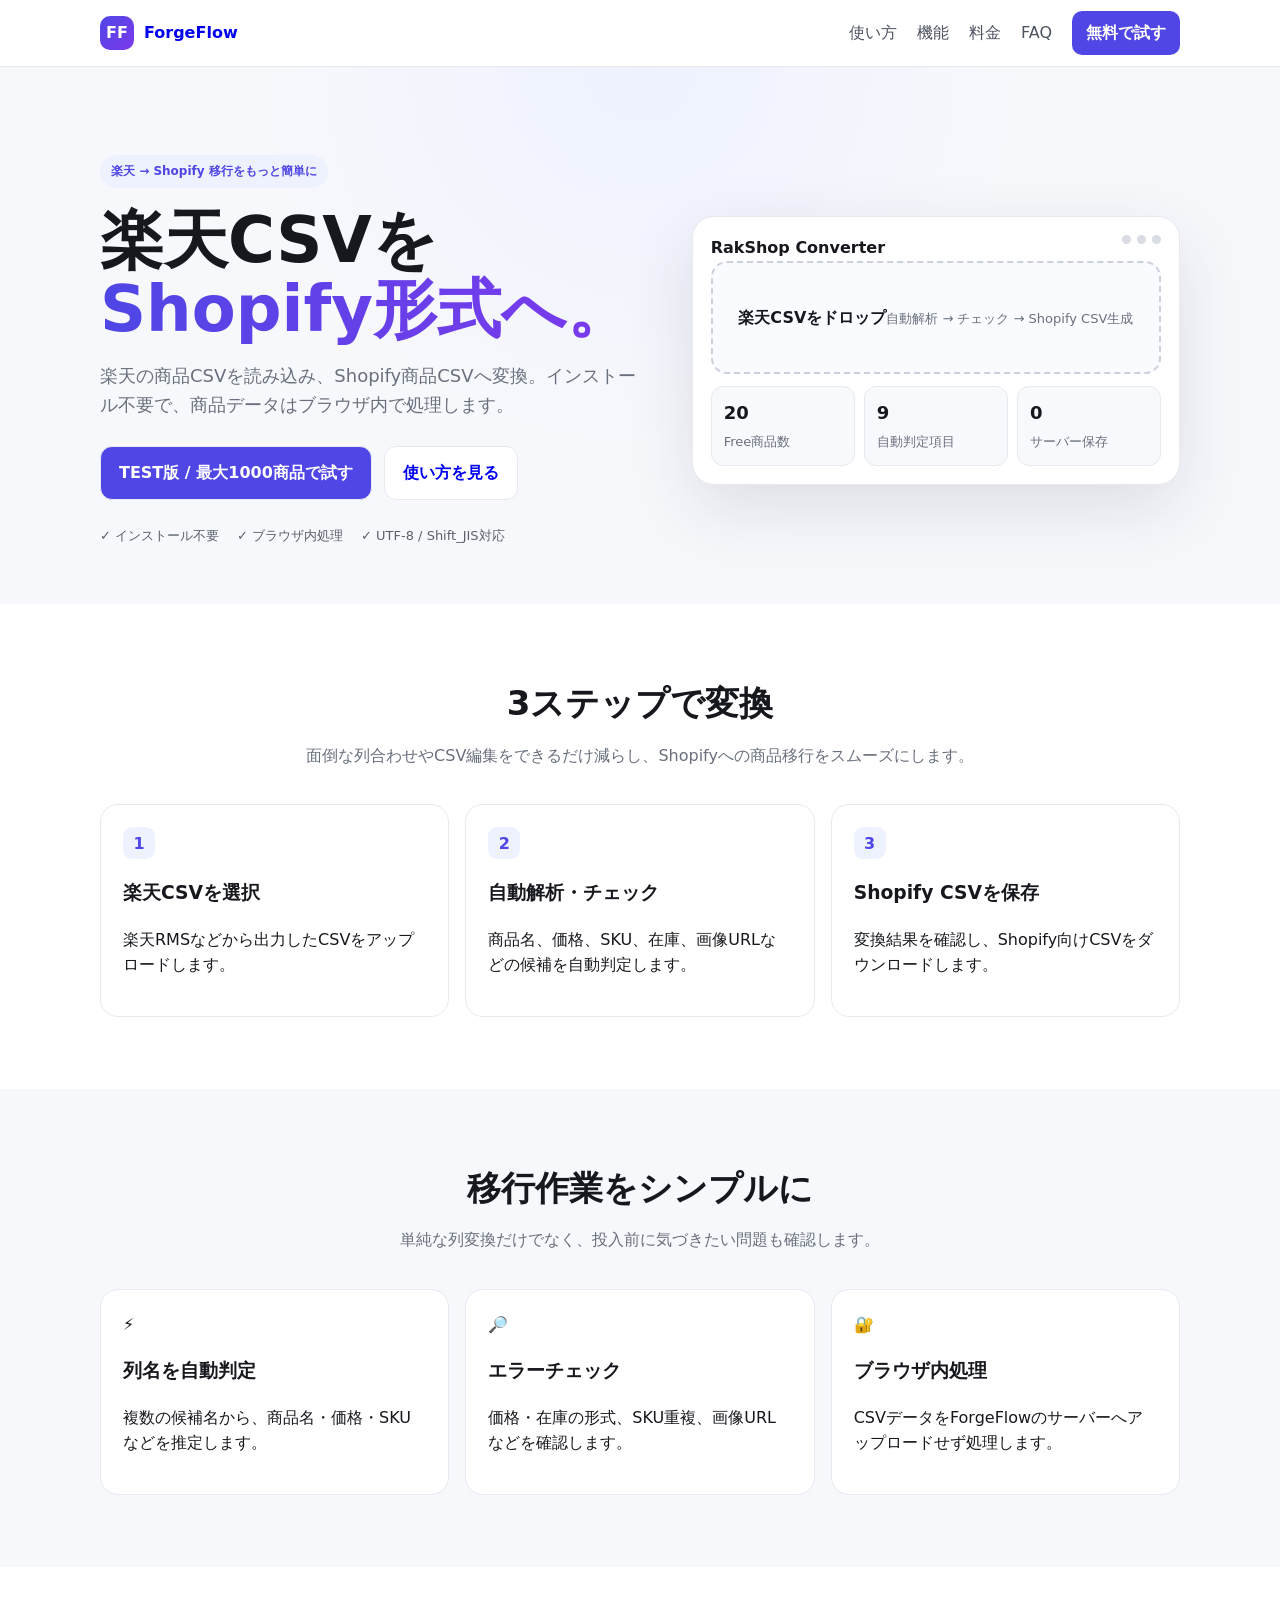
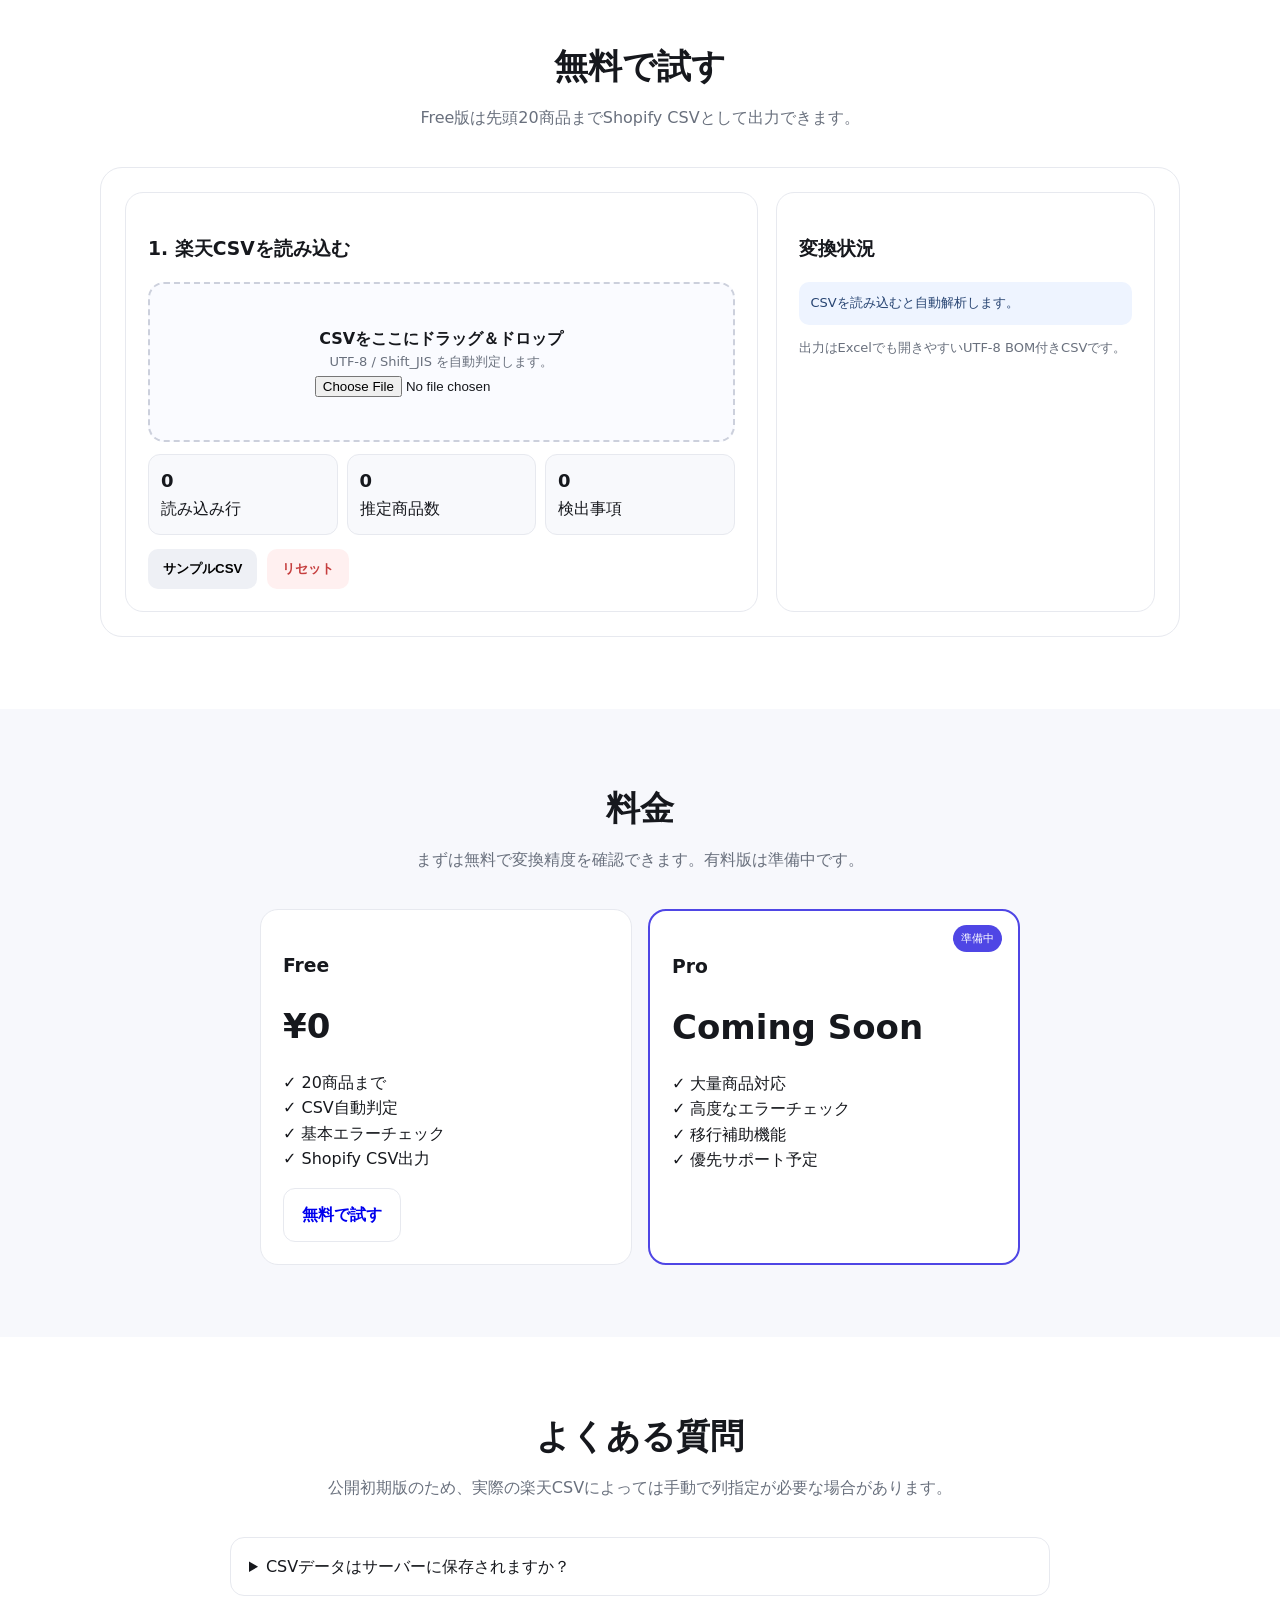
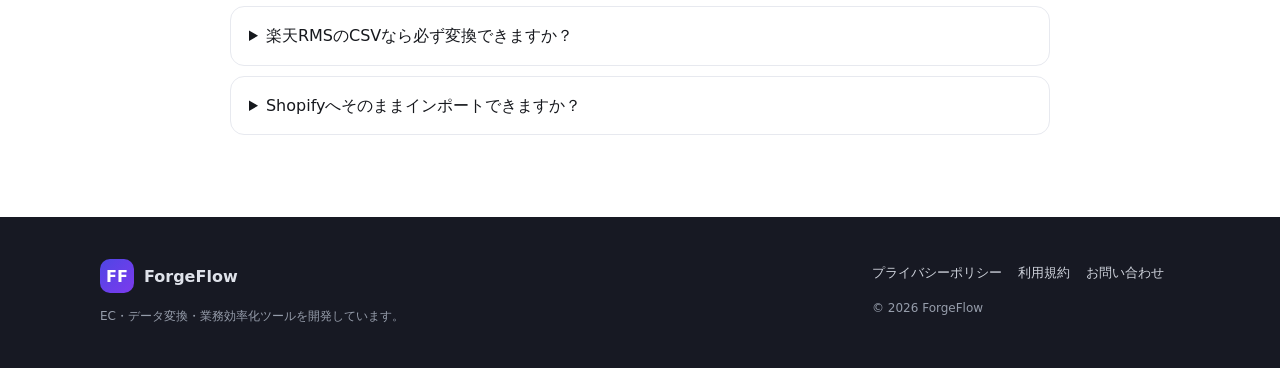
==== index.html @ d19f8134 "Add files via upload" ====
<!doctype html>
<html lang="ja">
<head>
  <meta charset="utf-8">
  <meta name="viewport" content="width=device-width,initial-scale=1">
  <title>楽天CSVをShopify CSVへ変換 | ForgeFlow</title>
  <!-- ForgeFlow RakShop Converter v3.7.7 TEST -->
  <meta name="description" content="楽天の商品CSVをShopify形式へかんたん変換。インストール不要、ブラウザ内処理、TEST版 / 最大1000商品で試せます。">
  <link rel="stylesheet" href="css/style.css">
</head>
<body>
<nav class="nav">
  <div class="container navin">
    <a class="logo" href="#"><span class="logoMark">FF</span><span>ForgeFlow</span></a>
    <div class="navlinks">
      <a href="#how">使い方</a><a href="#features">機能</a><a href="#pricing">料金</a><a href="#faq">FAQ</a>
      <a class="navCta" href="#converter">無料で試す</a>
    </div>
  </div>
</nav>

<header class="hero">
  <div class="container heroGrid">
    <div>
      <span class="eyebrow">楽天 → Shopify 移行をもっと簡単に</span>
      <h1>楽天CSVを<br><span class="grad">Shopify形式へ。</span></h1>
      <p>楽天の商品CSVを読み込み、Shopify商品CSVへ変換。インストール不要で、商品データはブラウザ内で処理します。</p>
      <div class="ctas">
        <a class="btn btnPrimary" href="#converter">TEST版 / 最大1000商品で試す</a>
        <a class="btn btnSecondary" href="#how">使い方を見る</a>
      </div>
      <div class="trust"><span>✓ インストール不要</span><span>✓ ブラウザ内処理</span><span>✓ UTF-8 / Shift_JIS対応</span></div>
    </div>
    <div class="heroCard">
      <div class="heroCardTop"><b>RakShop Converter</b><div class="dotset"><span class="dot"></span><span class="dot"></span><span class="dot"></span></div></div>
      <div class="fakeDrop"><b>楽天CSVをドロップ</b><span class="sub">自動解析 → チェック → Shopify CSV生成</span></div>
      <div class="miniStat"><div class="mini"><strong>20</strong><span class="sub">Free商品数</span></div><div class="mini"><strong>9</strong><span class="sub">自動判定項目</span></div><div class="mini"><strong>0</strong><span class="sub">サーバー保存</span></div></div>
    </div>
  </div>
</header>

<section class="section alt" id="how">
  <div class="container">
    <div class="center"><h2>3ステップで変換</h2><p class="lead">面倒な列合わせやCSV編集をできるだけ減らし、Shopifyへの商品移行をスムーズにします。</p></div>
    <div class="steps">
      <div class="step"><span class="num">1</span><h3>楽天CSVを選択</h3><p>楽天RMSなどから出力したCSVをアップロードします。</p></div>
      <div class="step"><span class="num">2</span><h3>自動解析・チェック</h3><p>商品名、価格、SKU、在庫、画像URLなどの候補を自動判定します。</p></div>
      <div class="step"><span class="num">3</span><h3>Shopify CSVを保存</h3><p>変換結果を確認し、Shopify向けCSVをダウンロードします。</p></div>
    </div>
  </div>
</section>

<section class="section" id="features">
  <div class="container">
    <div class="center"><h2>移行作業をシンプルに</h2><p class="lead">単純な列変換だけでなく、投入前に気づきたい問題も確認します。</p></div>
    <div class="features">
      <div class="feature"><span class="icon">⚡</span><h3>列名を自動判定</h3><p>複数の候補名から、商品名・価格・SKUなどを推定します。</p></div>
      <div class="feature"><span class="icon">🔎</span><h3>エラーチェック</h3><p>価格・在庫の形式、SKU重複、画像URLなどを確認します。</p></div>
      <div class="feature"><span class="icon">🔐</span><h3>ブラウザ内処理</h3><p>CSVデータをForgeFlowのサーバーへアップロードせず処理します。</p></div>
    </div>
  </div>
</section>

<section class="section alt" id="converter">
  <div class="container">
    <div class="center"><h2>無料で試す</h2><p class="lead">Free版は先頭20商品までShopify CSVとして出力できます。</p></div>
    <div class="toolWrap">
      <div class="toolGrid">
        <section class="card">
          <h3>1. 楽天CSVを読み込む</h3>
          <div id="drop" class="drop">
            <strong>CSVをここにドラッグ＆ドロップ</strong>
            <div class="sub">UTF-8 / Shift_JIS を自動判定します。</div>
            <input id="file" type="file" accept=".csv,text/csv">
          </div>
          <div id="fileInfo" class="notice info hidden"></div>
          <div id="progressWrap" class="progressWrap hidden">
            <div class="progressHead"><span id="progressLabel">解析中...</span><span id="progressValue">0%</span></div>
            <div class="progressTrack"><div id="progressBar" class="progressBar"></div></div>
          </div>
          <div class="stats">
            <div class="stat"><b id="rowCount">0</b><span>読み込み行</span></div>
            <div class="stat"><b id="productCount">0</b><span>推定商品数</span></div>
            <div class="stat"><b id="issueCount">0</b><span>検出事項</span></div>
          </div>
          <div class="row" style="margin-top:14px">
            <button id="sampleBtn" class="secondary">サンプルCSV</button>
            <button id="resetBtn" class="danger">リセット</button>
          </div>
        </section>

        <aside class="card">
          <h3>変換状況</h3>
          <div id="status" class="notice info">CSVを読み込むと自動解析します。</div>
          
          <p class="sub">出力はExcelでも開きやすいUTF-8 BOM付きCSVです。</p>
        </aside>
      </div>

      <section id="mappingCard" class="card hidden" style="margin-top:18px">
        <h3>2. 列の対応を確認</h3>
        <p class="sub">自動判定が違う場合だけ変更してください。</p>
        <div id="mapping" class="mapping"></div>
      </section>

      <section id="issuesCard" class="card hidden" style="margin-top:18px">
        <h3>3. データチェック</h3>
        <div id="issues"></div>
      </section>

      
      <section id="reviewCard" class="card hidden" style="margin-top:18px">
        <h3>4. Shopify CSVを確認</h3>
        <p class="sub">データチェックを通過しました。Shopify向けCSVのプレビューを作成して内容を確認できます。</p>
        <div class="row" style="margin-top:14px">
          <button id="reviewBtn" class="primary">Shopify CSVプレビューを作成</button>
        </div>
      </section>

      <section id="previewCard" class="card hidden" style="margin-top:18px">
        <div class="previewHead">
          <div>
            <h3>5. Shopify CSVプレビュー</h3>
            <p class="sub">先頭30行まで表示します。横スクロールして内容を確認してください。</p>
          </div>
          <span id="previewCount" class="previewBadge">0 行</span>
        </div>
        <div class="scroll"><table id="preview"></table></div>
        <div class="row" style="margin-top:14px">
          <button id="downloadBtn" class="primary">Shopify CSVをダウンロード</button>
        </div>
      </section>
    </div>
  </div>
</section>

<section class="section" id="pricing">
  <div class="container">
    <div class="center"><h2>料金</h2><p class="lead">まずは無料で変換精度を確認できます。有料版は準備中です。</p></div>
    <div class="pricing">
      <div class="priceCard"><h3>Free</h3><div class="price">¥0</div><ul class="checks"><li>✓ 20商品まで</li><li>✓ CSV自動判定</li><li>✓ 基本エラーチェック</li><li>✓ Shopify CSV出力</li></ul><a class="btn btnSecondary" href="#converter">無料で試す</a></div>
      <div class="priceCard reco"><span class="ribbon">準備中</span><h3>Pro</h3><div class="price">Coming Soon</div><ul class="checks"><li>✓ 大量商品対応</li><li>✓ 高度なエラーチェック</li><li>✓ 移行補助機能</li><li>✓ 優先サポート予定</li></ul></div>
    </div>
  </div>
</section>

<section class="section alt" id="faq">
  <div class="container">
    <div class="center"><h2>よくある質問</h2><p class="lead">公開初期版のため、実際の楽天CSVによっては手動で列指定が必要な場合があります。</p></div>
    <div class="faq">
      <details><summary>CSVデータはサーバーに保存されますか？</summary><p>このバージョンでは変換処理をブラウザ内で行うため、商品CSVをForgeFlowのサーバーへ送信・保存しません。</p></details>
      <details><summary>楽天RMSのCSVなら必ず変換できますか？</summary><p>楽天側の出力形式や店舗設定により列構成が異なる場合があります。自動判定が合わない場合は、画面上で列の対応を変更できます。</p></details>
      <details><summary>Shopifyへそのままインポートできますか？</summary><p>Shopify側の仕様変更やデータ内容によって追加修正が必要になる場合があります。本番商品を大量投入する前に少量でテストしてください。</p></details>
    </div>
  </div>
</section>

<footer>
  <div class="container footerGrid">
    <div><div class="logo"><span class="logoMark">FF</span><span>ForgeFlow</span></div><div class="small">EC・データ変換・業務効率化ツールを開発しています。</div></div>
    <div><a href="/privacy.html">プライバシーポリシー</a><a href="/terms.html">利用規約</a><a href="mailto:forgeflow.dev@gmail.com">お問い合わせ</a><div class="small">© 2026 ForgeFlow</div></div>
  </div>
</footer>

<script src="js/parser.js"></script>
<script src="js/converter.js"></script>
<script src="js/ui.js"></script>
<script src="js/app.js"></script>
</body>
</html>
---- css/style.css ----
body{margin:0;font-family:Inter,"Noto Sans JP",system-ui,sans-serif;background:#f7f8fc;color:#16181d;line-height:1.6}*{box-sizing:border-box}html{scroll-behavior:smooth}.container{max-width:1120px;margin:0 auto;padding:0 20px}.nav{position:sticky;top:0;background:#fff;border-bottom:1px solid #e7e9ef;z-index:20}.navin{height:66px;display:flex;align-items:center;justify-content:space-between}.logo{display:flex;align-items:center;gap:10px;font-weight:800;text-decoration:none}.logoMark{width:34px;height:34px;border-radius:10px;background:linear-gradient(135deg,#4f46e5,#7c3aed);display:grid;place-items:center;color:#fff}.navlinks{display:flex;gap:20px;align-items:center}.navlinks a{text-decoration:none;color:#4c5360}.navCta,.primary,.btnPrimary{background:#4f46e5;color:#fff!important}.navCta{padding:9px 14px;border-radius:10px;font-weight:700}.hero{padding:88px 0 58px;background:radial-gradient(circle at 50% 0,#eef2ff 0,rgba(238,242,255,0) 45%)}.heroGrid{display:grid;grid-template-columns:1.05fr .95fr;gap:52px;align-items:center}.eyebrow{display:inline-block;background:#eef2ff;color:#4f46e5;border-radius:999px;padding:7px 11px;font-size:12px;font-weight:800}h1{font-size:clamp(38px,5vw,64px);line-height:1.08;margin:18px 0}.grad{background:linear-gradient(90deg,#4f46e5,#7c3aed);-webkit-background-clip:text;color:transparent}.hero p{font-size:18px;color:#69707d}.ctas{display:flex;gap:12px;flex-wrap:wrap;margin-top:26px}.btn{display:inline-flex;padding:13px 18px;border-radius:12px;text-decoration:none;font-weight:800;border:1px solid #e7e9ef}.btnSecondary{background:#fff}.trust{display:flex;gap:18px;flex-wrap:wrap;margin-top:26px;color:#59606c;font-size:13px}.heroCard{background:#fff;border:1px solid #e7e9ef;border-radius:22px;padding:18px;box-shadow:0 24px 70px rgba(39,42,63,.12)}.heroCardTop{display:flex;justify-content:space-between}.dotset{display:flex;gap:6px}.dot{width:9px;height:9px;border-radius:999px;background:#d9dce4}.fakeDrop,.drop{border:2px dashed #ccd0dc;border-radius:16px;padding:42px 18px;text-align:center;background:#fafbff}.miniStat,.stats{display:grid;grid-template-columns:repeat(3,1fr);gap:9px;margin-top:12px}.mini,.stat{padding:12px;background:#f8f9fc;border:1px solid #e7e9ef;border-radius:12px}.mini strong,.stat b{display:block;font-size:18px}.section{padding:72px 0}.section.alt{background:#fff}.center{text-align:center}.section h2{font-size:34px;margin:0 0 12px}.lead{color:#69707d;max-width:720px;margin:0 auto 36px}.steps,.features,.pricing{display:grid;gap:16px}.steps,.features{grid-template-columns:repeat(3,1fr)}.step,.feature,.priceCard,.card{background:#fff;border:1px solid #e7e9ef;border-radius:18px;padding:22px}.num{width:32px;height:32px;border-radius:9px;background:#eef2ff;color:#4f46e5;display:grid;place-items:center;font-weight:900}.toolWrap{background:#fff;border:1px solid #e7e9ef;border-radius:22px;padding:24px}.toolGrid{display:grid;grid-template-columns:1.25fr .75fr;gap:18px}.sub{color:#69707d;font-size:13px}.drop.drag{border-color:#4f46e5;background:#f3f2ff}.row{display:flex;gap:10px;align-items:center;flex-wrap:wrap}button{border:0;border-radius:10px;padding:11px 15px;font-weight:800;cursor:pointer}.secondary{background:#eef0f5}.danger{background:#fff0f0;color:#c63e3e}button:disabled{opacity:.45}.notice{font-size:13px;padding:11px 12px;border-radius:10px;margin-top:12px}.info{background:#eef4ff;color:#274472}.ok{background:#eaf8f2;color:#176a4b}.warn{background:#fff8e8;color:#805d16}.bad{background:#fff0f0;color:#8e2f2f}.mapping{display:grid;grid-template-columns:1fr 1fr;gap:10px 14px}label{font-size:12px;color:#69707d;display:block}select{width:100%;margin-top:5px;padding:9px;border:1px solid #d5d8e0;border-radius:9px}.scroll{overflow:auto;max-height:420px;border:1px solid #e7e9ef;border-radius:12px}table{width:100%;border-collapse:collapse;font-size:12px;min-width:900px}th,td{border-bottom:1px solid #e7e9ef;padding:9px;text-align:left}.hidden{display:none!important}.progressWrap{margin-top:12px}.progressHead{display:flex;justify-content:space-between;font-size:12px;color:#69707d}.progressTrack{height:8px;background:#eceef4;border-radius:999px;overflow:hidden}.progressBar{height:100%;width:0;background:linear-gradient(90deg,#4f46e5,#7c3aed)}.pricing{grid-template-columns:repeat(2,1fr);max-width:760px;margin:0 auto}.reco{border:2px solid #4f46e5;position:relative}.ribbon{position:absolute;right:16px;top:14px;font-size:11px;background:#4f46e5;color:#fff;border-radius:999px;padding:5px 8px}.price{font-size:34px;font-weight:900}.checks{list-style:none;padding:0}.faq{max-width:820px;margin:auto}details{background:#fff;border:1px solid #e7e9ef;border-radius:14px;padding:16px 18px;margin:10px 0}footer{background:#171923;color:#dfe2ea;padding:42px 0}.footerGrid{display:flex;justify-content:space-between;gap:28px;flex-wrap:wrap}footer a{color:#cfd3dc;text-decoration:none;margin-right:16px;font-size:13px}.small{font-size:12px;color:#969dab;margin-top:14px}@media(max-width:900px){.heroGrid,.toolGrid{grid-template-columns:1fr}.steps,.features,.pricing{grid-template-columns:1fr}.navlinks a:not(.navCta){display:none}}
.issueSummary{display:flex;gap:8px;flex-wrap:wrap;margin-bottom:12px}
.pill{font-size:12px;font-weight:800;border-radius:999px;padding:5px 9px}
.pillError{background:#fff0f0;color:#a52f2f}
.pillWarning{background:#fff8e8;color:#805d16}
.pillFixed{background:#eaf8f2;color:#176a4b}
.pillInfo{background:#eef4ff;color:#274472}
.issue{padding:10px 12px;border-radius:10px;margin:8px 0;border:1px solid transparent}
.issueError{background:#fff0f0;color:#8e2f2f;border-color:#ffd8d8}
.issueWarning{background:#fff8e8;color:#805d16;border-color:#f5e4b8}
.issueFixed{background:#eaf8f2;color:#176a4b;border-color:#cfeee1}
.issueInfo{background:#eef4ff;color:#274472;border-color:#d9e7ff}

.previewHead{display:flex;justify-content:space-between;gap:16px;align-items:flex-start;margin-bottom:12px}
.previewHead h3{margin:0}
.previewBadge{display:inline-flex;align-items:center;justify-content:center;background:#eef2ff;color:#4f46e5;border:1px solid #dfe3ff;border-radius:999px;padding:6px 10px;font-size:12px;font-weight:800;white-space:nowrap}
#reviewCard{border:2px solid #dfe3ff;background:linear-gradient(180deg,#fff,#fafaff)}
#reviewCard .primary{font-size:14px;padding:12px 16px}
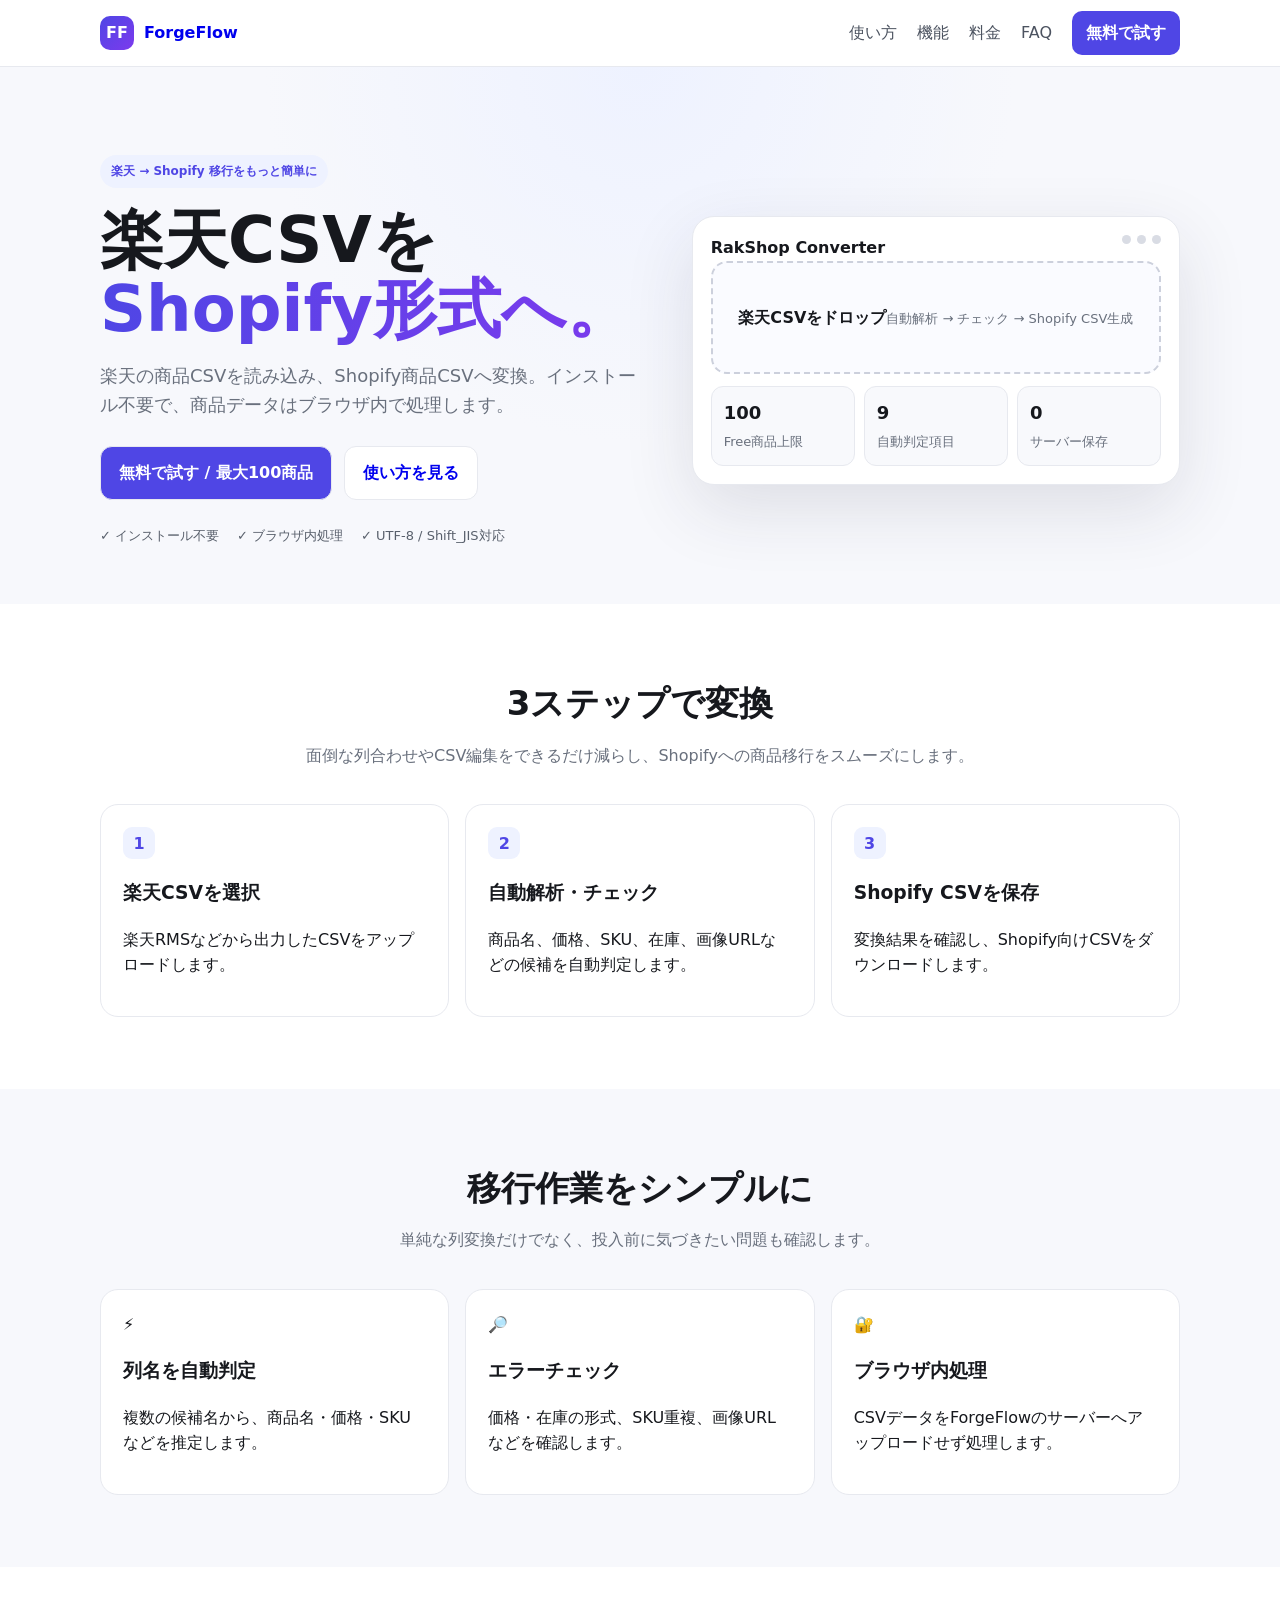
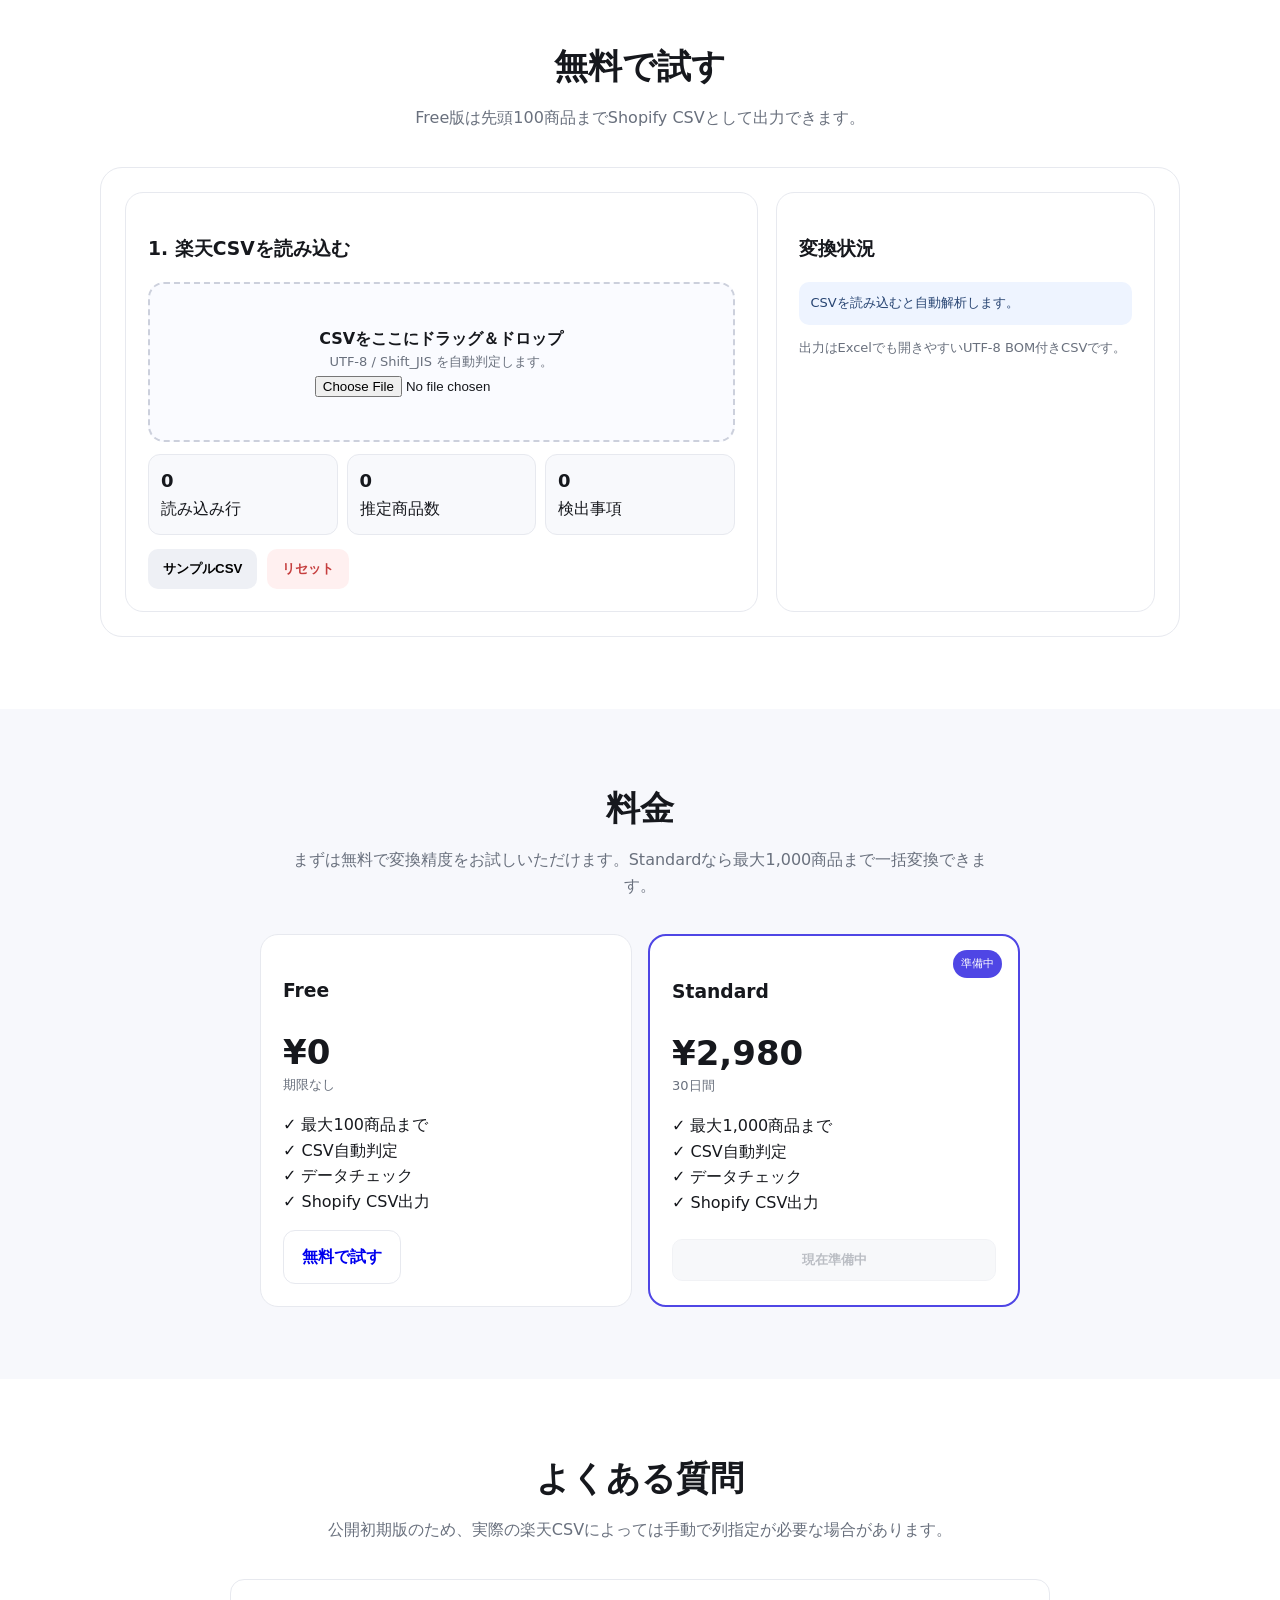
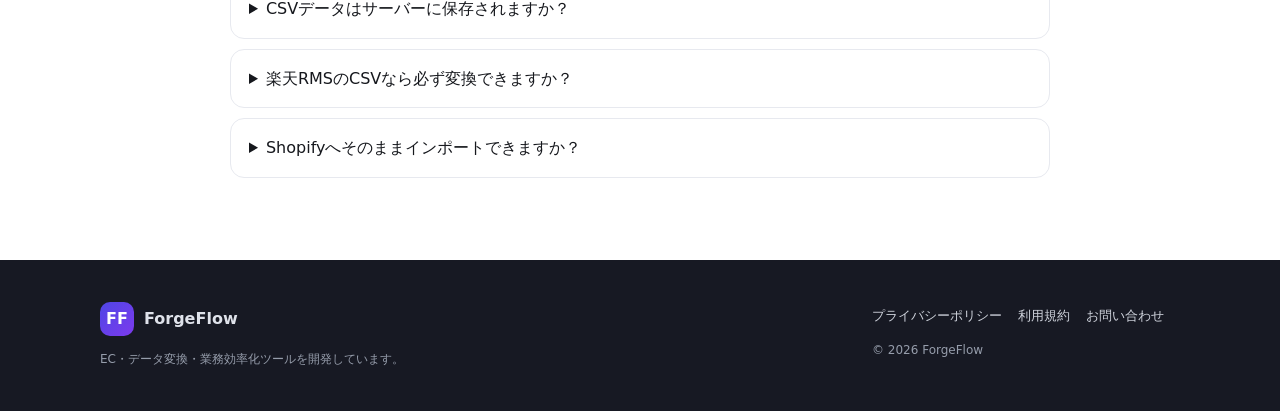
==== commit c3d1915f: "Add files via upload" ====
--- a/index.html
+++ b/index.html
@@ -4,8 +4,8 @@
   <meta charset="utf-8">
   <meta name="viewport" content="width=device-width,initial-scale=1">
   <title>楽天CSVをShopify CSVへ変換 | ForgeFlow</title>
-  <!-- ForgeFlow RakShop Converter v3.7.7 TEST -->
-  <meta name="description" content="楽天の商品CSVをShopify形式へかんたん変換。インストール不要、ブラウザ内処理、TEST版 / 最大1000商品で試せます。">
+  <!-- ForgeFlow RakShop Converter v3.8.0 SALES READY -->
+  <meta name="description" content="楽天の商品CSVをShopify形式へかんたん変換。インストール不要、ブラウザ内処理。Free版は最大100商品まで無料で試せます。">
   <link rel="stylesheet" href="css/style.css">
 </head>
 <body>
@@ -26,7 +26,7 @@
       <h1>楽天CSVを<br><span class="grad">Shopify形式へ。</span></h1>
       <p>楽天の商品CSVを読み込み、Shopify商品CSVへ変換。インストール不要で、商品データはブラウザ内で処理します。</p>
       <div class="ctas">
-        <a class="btn btnPrimary" href="#converter">TEST版 / 最大1000商品で試す</a>
+        <a class="btn btnPrimary" href="#converter">無料で試す / 最大100商品</a>
         <a class="btn btnSecondary" href="#how">使い方を見る</a>
       </div>
       <div class="trust"><span>✓ インストール不要</span><span>✓ ブラウザ内処理</span><span>✓ UTF-8 / Shift_JIS対応</span></div>
@@ -34,7 +34,7 @@
     <div class="heroCard">
       <div class="heroCardTop"><b>RakShop Converter</b><div class="dotset"><span class="dot"></span><span class="dot"></span><span class="dot"></span></div></div>
       <div class="fakeDrop"><b>楽天CSVをドロップ</b><span class="sub">自動解析 → チェック → Shopify CSV生成</span></div>
-      <div class="miniStat"><div class="mini"><strong>20</strong><span class="sub">Free商品数</span></div><div class="mini"><strong>9</strong><span class="sub">自動判定項目</span></div><div class="mini"><strong>0</strong><span class="sub">サーバー保存</span></div></div>
+      <div class="miniStat"><div class="mini"><strong>100</strong><span class="sub">Free商品上限</span></div><div class="mini"><strong>9</strong><span class="sub">自動判定項目</span></div><div class="mini"><strong>0</strong><span class="sub">サーバー保存</span></div></div>
     </div>
   </div>
 </header>
@@ -63,7 +63,7 @@
 
 <section class="section alt" id="converter">
   <div class="container">
-    <div class="center"><h2>無料で試す</h2><p class="lead">Free版は先頭20商品までShopify CSVとして出力できます。</p></div>
+    <div class="center"><h2>無料で試す</h2><p class="lead">Free版は先頭100商品までShopify CSVとして出力できます。</p></div>
     <div class="toolWrap">
       <div class="toolGrid">
         <section class="card">
@@ -136,10 +136,10 @@
 
 <section class="section" id="pricing">
   <div class="container">
-    <div class="center"><h2>料金</h2><p class="lead">まずは無料で変換精度を確認できます。有料版は準備中です。</p></div>
+    <div class="center"><h2>料金</h2><p class="lead">まずは無料で変換精度をお試しいただけます。Standardなら最大1,000商品まで一括変換できます。</p></div>
     <div class="pricing">
-      <div class="priceCard"><h3>Free</h3><div class="price">¥0</div><ul class="checks"><li>✓ 20商品まで</li><li>✓ CSV自動判定</li><li>✓ 基本エラーチェック</li><li>✓ Shopify CSV出力</li></ul><a class="btn btnSecondary" href="#converter">無料で試す</a></div>
-      <div class="priceCard reco"><span class="ribbon">準備中</span><h3>Pro</h3><div class="price">Coming Soon</div><ul class="checks"><li>✓ 大量商品対応</li><li>✓ 高度なエラーチェック</li><li>✓ 移行補助機能</li><li>✓ 優先サポート予定</li></ul></div>
+      <div class="priceCard"><h3>Free</h3><div class="price">¥0</div><div class="priceNote">期限なし</div><ul class="checks"><li>✓ 最大100商品まで</li><li>✓ CSV自動判定</li><li>✓ データチェック</li><li>✓ Shopify CSV出力</li></ul><a class="btn btnSecondary" href="#converter">無料で試す</a></div>
+      <div class="priceCard reco"><span class="ribbon">準備中</span><h3>Standard</h3><div class="price">¥2,980</div><div class="priceNote">30日間</div><ul class="checks"><li>✓ 最大1,000商品まで</li><li>✓ CSV自動判定</li><li>✓ データチェック</li><li>✓ Shopify CSV出力</li></ul><button class="upgradeBtn" type="button" disabled>現在準備中</button></div>
     </div>
   </div>
 </section>
--- a/css/style.css
+++ b/css/style.css
@@ -16,3 +16,5 @@
 .previewBadge{display:inline-flex;align-items:center;justify-content:center;background:#eef2ff;color:#4f46e5;border:1px solid #dfe3ff;border-radius:999px;padding:6px 10px;font-size:12px;font-weight:800;white-space:nowrap}
 #reviewCard{border:2px solid #dfe3ff;background:linear-gradient(180deg,#fff,#fafaff)}
 #reviewCard .primary{font-size:14px;padding:12px 16px}
+
+.priceNote{font-size:13px;color:#69707d;margin-top:-4px}.upgradeBtn{width:100%;margin-top:8px;background:#eef0f5;color:#69707d;border:1px solid #e1e4eb;cursor:not-allowed}
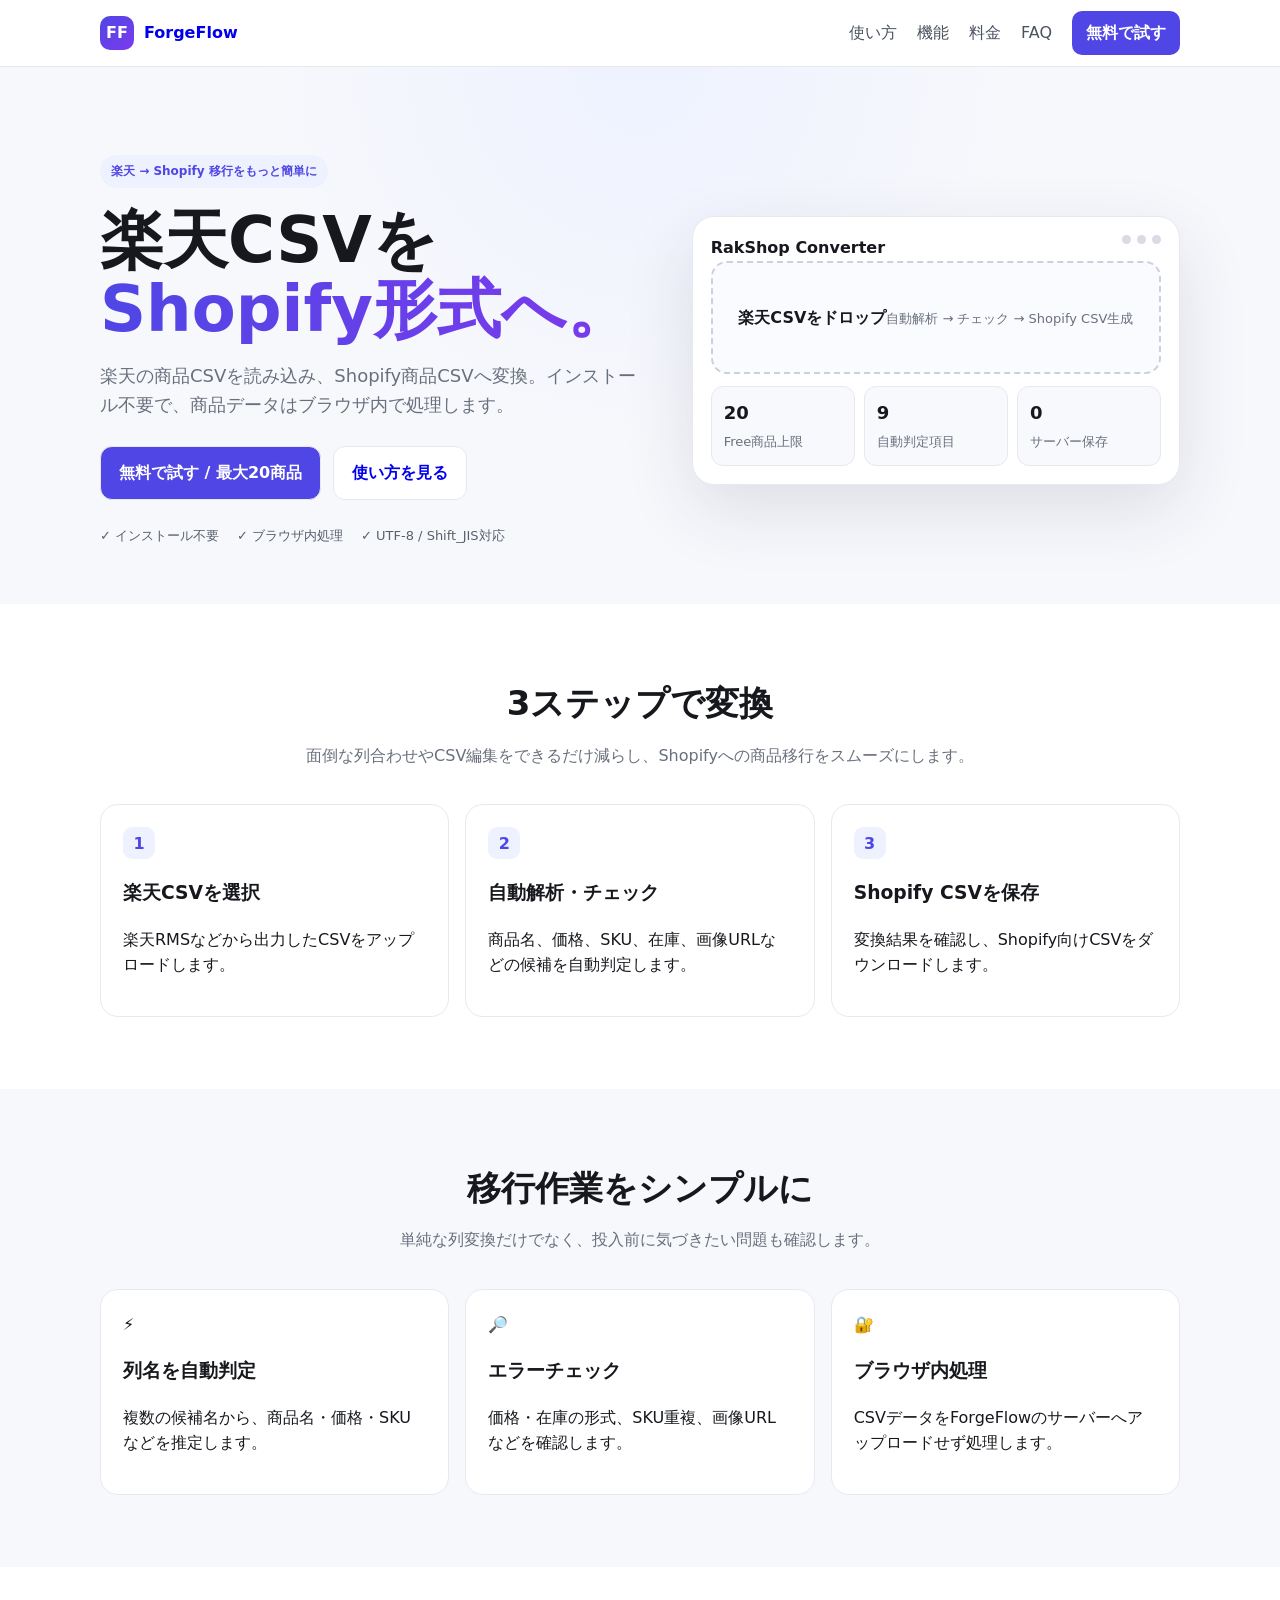
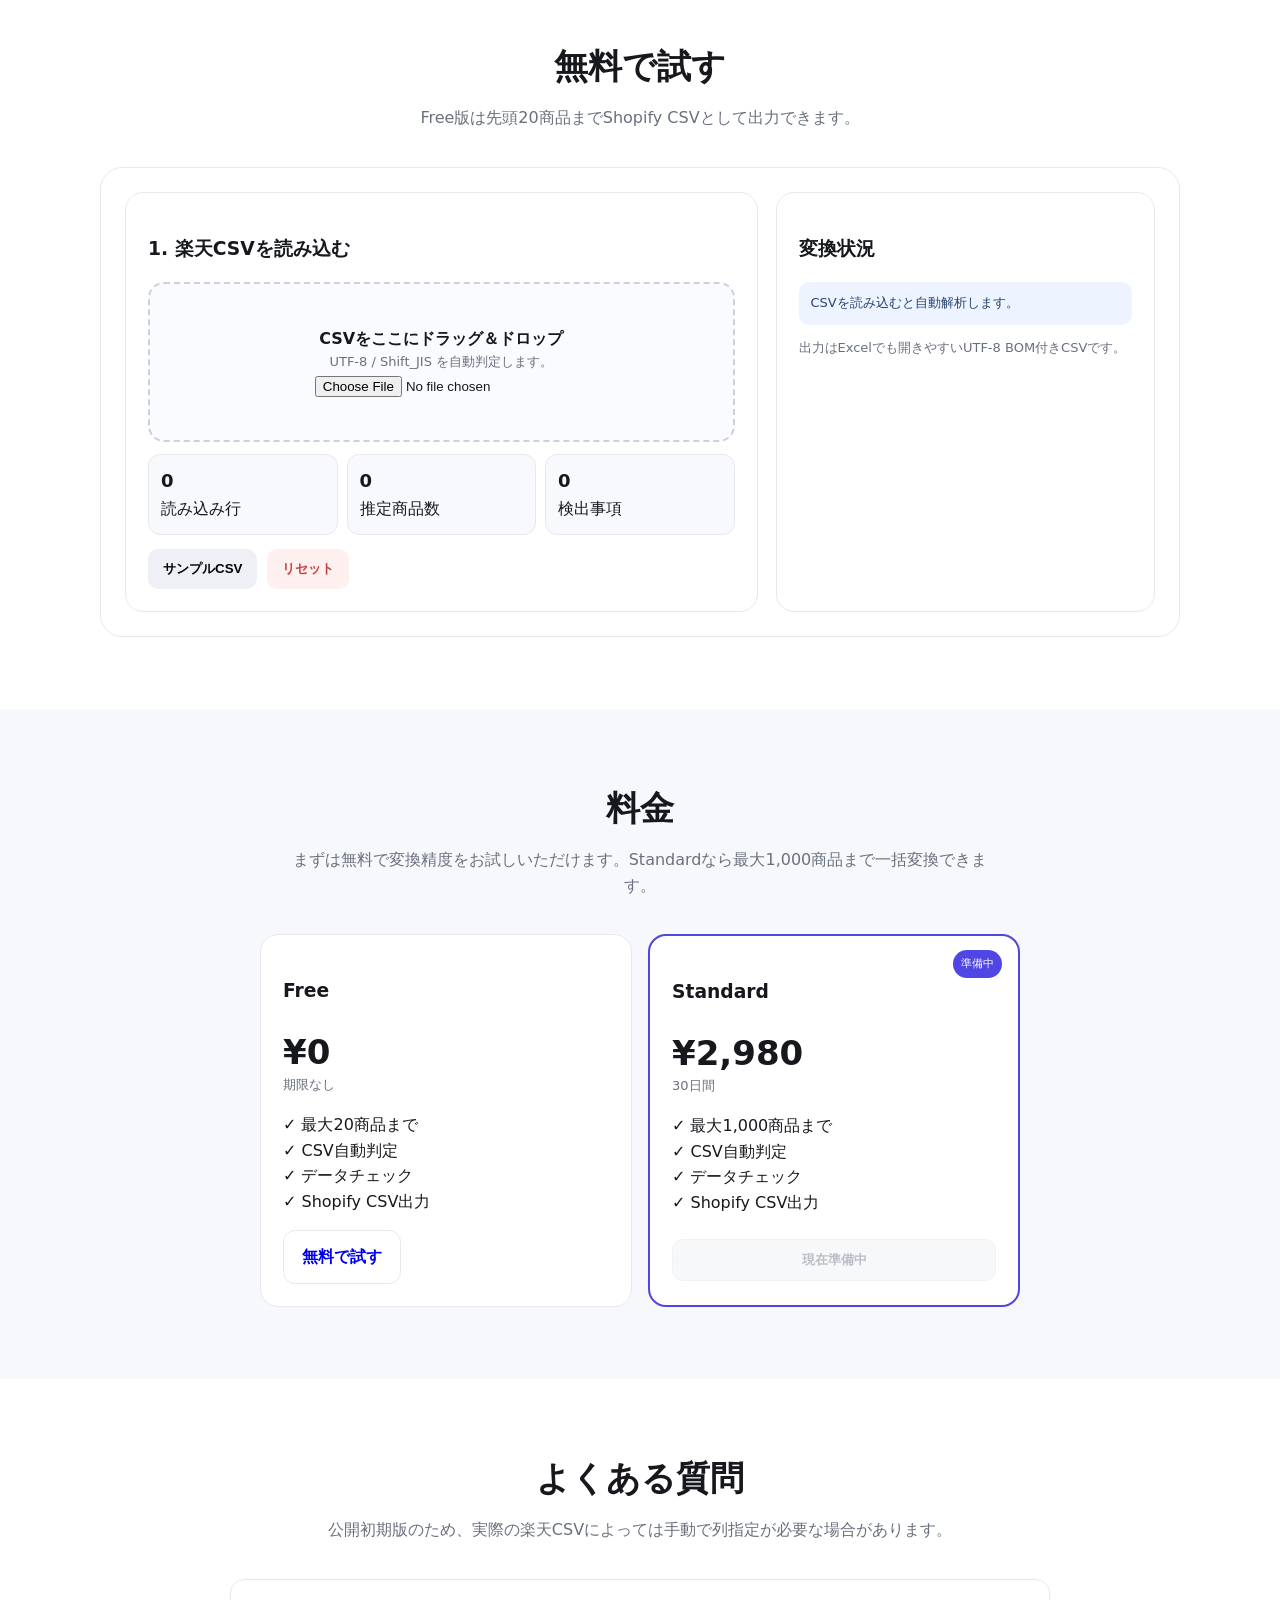
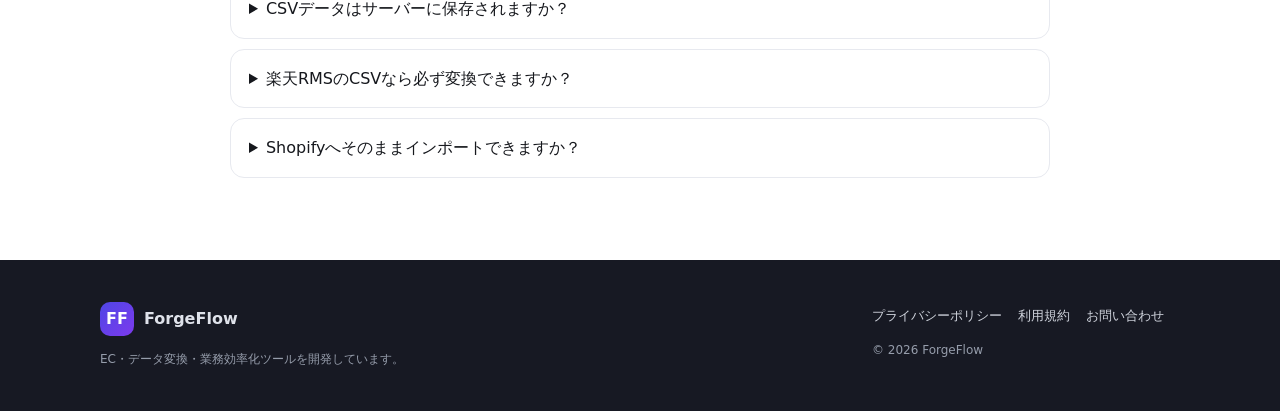
==== commit 1a7c5581: "Add files via upload" ====
--- a/index.html
+++ b/index.html
@@ -5,7 +5,7 @@
   <meta name="viewport" content="width=device-width,initial-scale=1">
   <title>楽天CSVをShopify CSVへ変換 | ForgeFlow</title>
   <!-- ForgeFlow RakShop Converter v3.8.0 SALES READY -->
-  <meta name="description" content="楽天の商品CSVをShopify形式へかんたん変換。インストール不要、ブラウザ内処理。Free版は最大100商品まで無料で試せます。">
+  <meta name="description" content="楽天の商品CSVをShopify形式へかんたん変換。インストール不要、ブラウザ内処理。Free版は最大20商品まで無料で試せます。">
   <link rel="stylesheet" href="css/style.css">
 </head>
 <body>
@@ -26,7 +26,7 @@
       <h1>楽天CSVを<br><span class="grad">Shopify形式へ。</span></h1>
       <p>楽天の商品CSVを読み込み、Shopify商品CSVへ変換。インストール不要で、商品データはブラウザ内で処理します。</p>
       <div class="ctas">
-        <a class="btn btnPrimary" href="#converter">無料で試す / 最大100商品</a>
+        <a class="btn btnPrimary" href="#converter">無料で試す / 最大20商品</a>
         <a class="btn btnSecondary" href="#how">使い方を見る</a>
       </div>
       <div class="trust"><span>✓ インストール不要</span><span>✓ ブラウザ内処理</span><span>✓ UTF-8 / Shift_JIS対応</span></div>
@@ -34,7 +34,7 @@
     <div class="heroCard">
       <div class="heroCardTop"><b>RakShop Converter</b><div class="dotset"><span class="dot"></span><span class="dot"></span><span class="dot"></span></div></div>
       <div class="fakeDrop"><b>楽天CSVをドロップ</b><span class="sub">自動解析 → チェック → Shopify CSV生成</span></div>
-      <div class="miniStat"><div class="mini"><strong>100</strong><span class="sub">Free商品上限</span></div><div class="mini"><strong>9</strong><span class="sub">自動判定項目</span></div><div class="mini"><strong>0</strong><span class="sub">サーバー保存</span></div></div>
+      <div class="miniStat"><div class="mini"><strong>20</strong><span class="sub">Free商品上限</span></div><div class="mini"><strong>9</strong><span class="sub">自動判定項目</span></div><div class="mini"><strong>0</strong><span class="sub">サーバー保存</span></div></div>
     </div>
   </div>
 </header>
@@ -63,7 +63,7 @@
 
 <section class="section alt" id="converter">
   <div class="container">
-    <div class="center"><h2>無料で試す</h2><p class="lead">Free版は先頭100商品までShopify CSVとして出力できます。</p></div>
+    <div class="center"><h2>無料で試す</h2><p class="lead">Free版は先頭20商品までShopify CSVとして出力できます。</p></div>
     <div class="toolWrap">
       <div class="toolGrid">
         <section class="card">
@@ -138,7 +138,7 @@
   <div class="container">
     <div class="center"><h2>料金</h2><p class="lead">まずは無料で変換精度をお試しいただけます。Standardなら最大1,000商品まで一括変換できます。</p></div>
     <div class="pricing">
-      <div class="priceCard"><h3>Free</h3><div class="price">¥0</div><div class="priceNote">期限なし</div><ul class="checks"><li>✓ 最大100商品まで</li><li>✓ CSV自動判定</li><li>✓ データチェック</li><li>✓ Shopify CSV出力</li></ul><a class="btn btnSecondary" href="#converter">無料で試す</a></div>
+      <div class="priceCard"><h3>Free</h3><div class="price">¥0</div><div class="priceNote">期限なし</div><ul class="checks"><li>✓ 最大20商品まで</li><li>✓ CSV自動判定</li><li>✓ データチェック</li><li>✓ Shopify CSV出力</li></ul><a class="btn btnSecondary" href="#converter">無料で試す</a></div>
       <div class="priceCard reco"><span class="ribbon">準備中</span><h3>Standard</h3><div class="price">¥2,980</div><div class="priceNote">30日間</div><ul class="checks"><li>✓ 最大1,000商品まで</li><li>✓ CSV自動判定</li><li>✓ データチェック</li><li>✓ Shopify CSV出力</li></ul><button class="upgradeBtn" type="button" disabled>現在準備中</button></div>
     </div>
   </div>
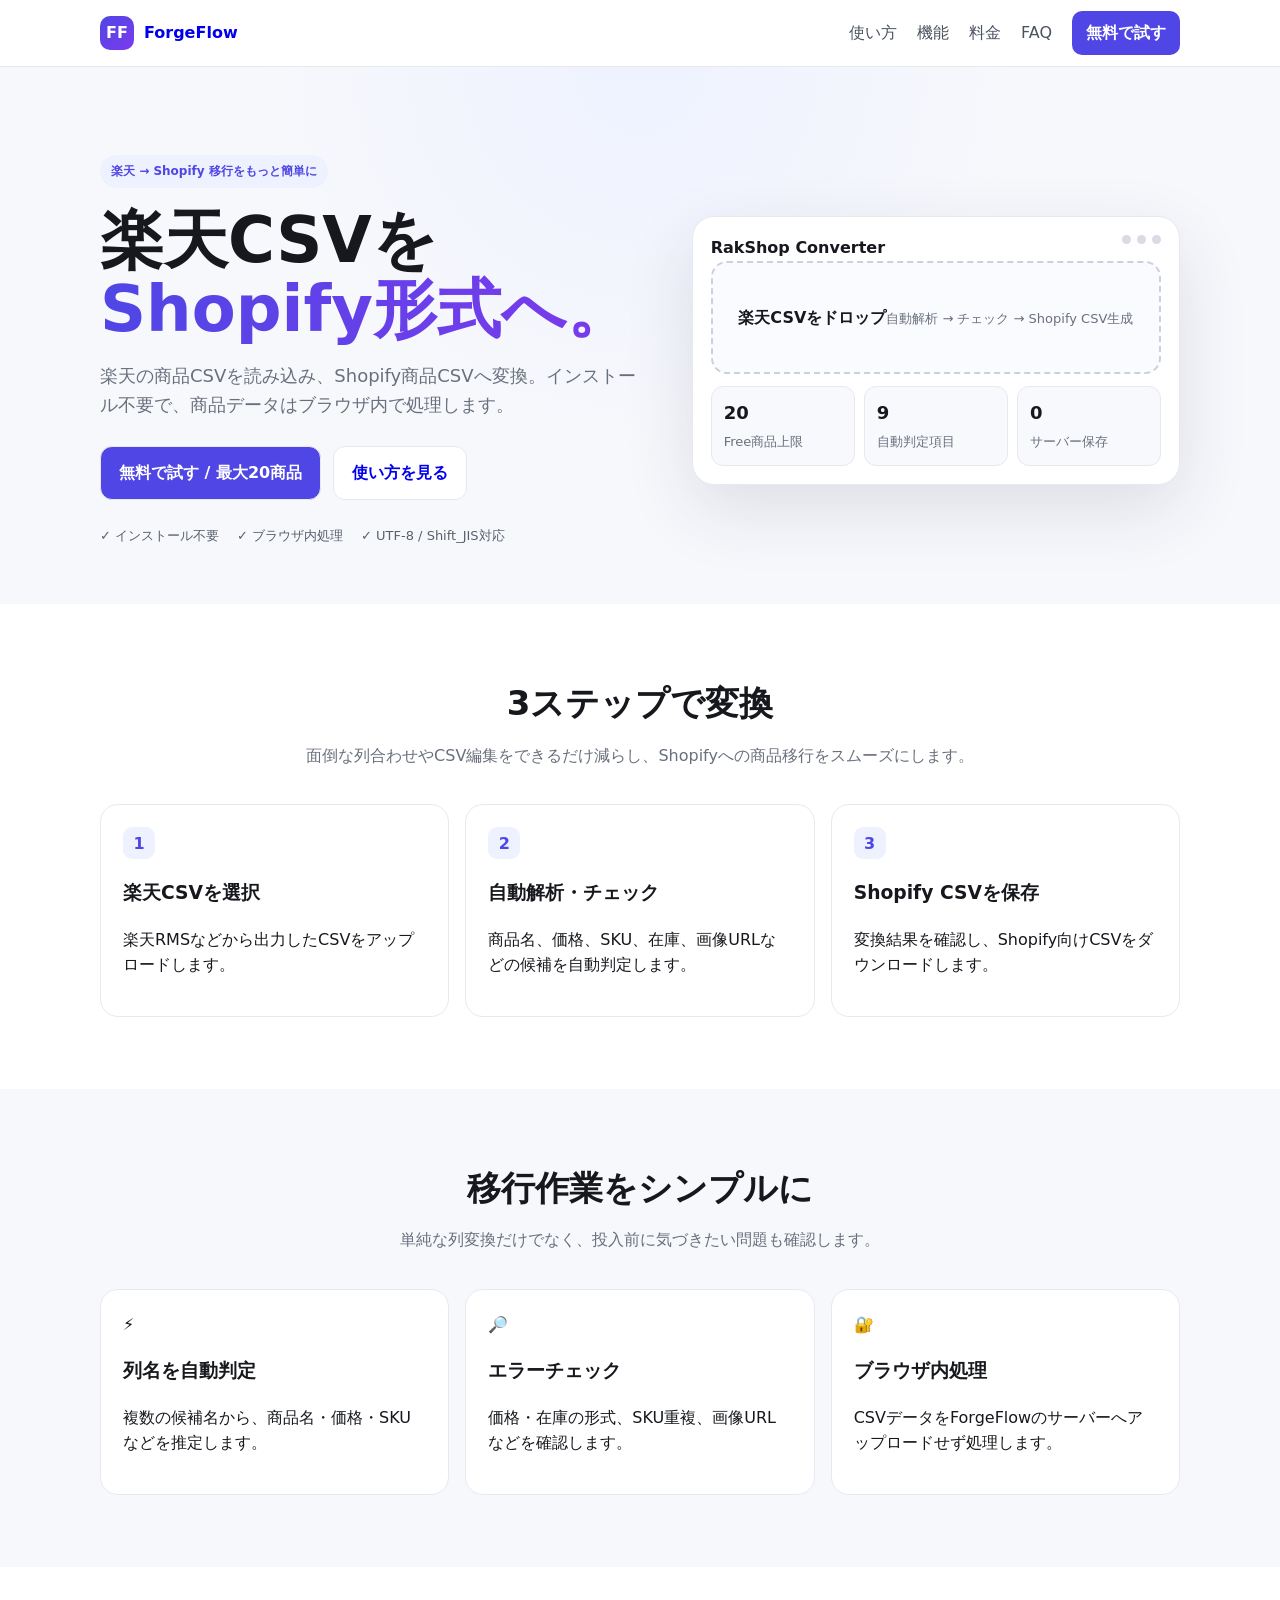
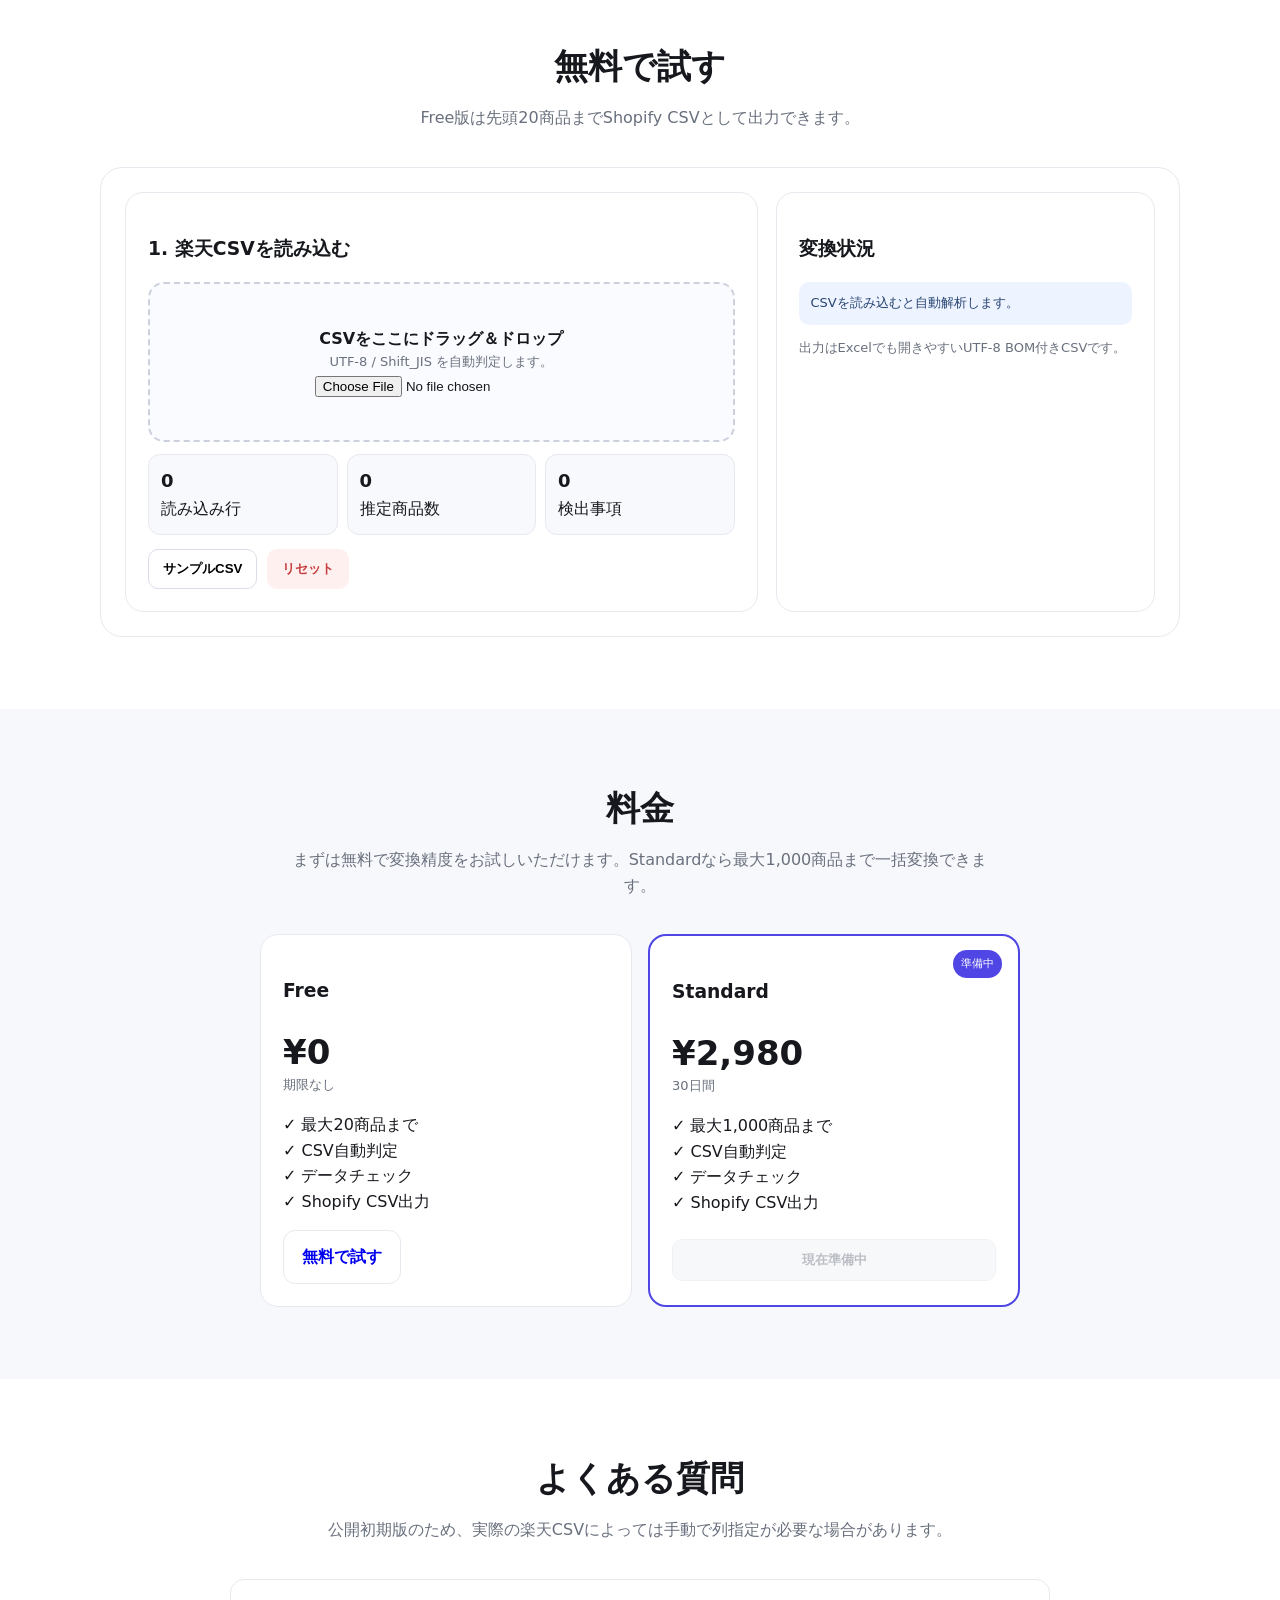
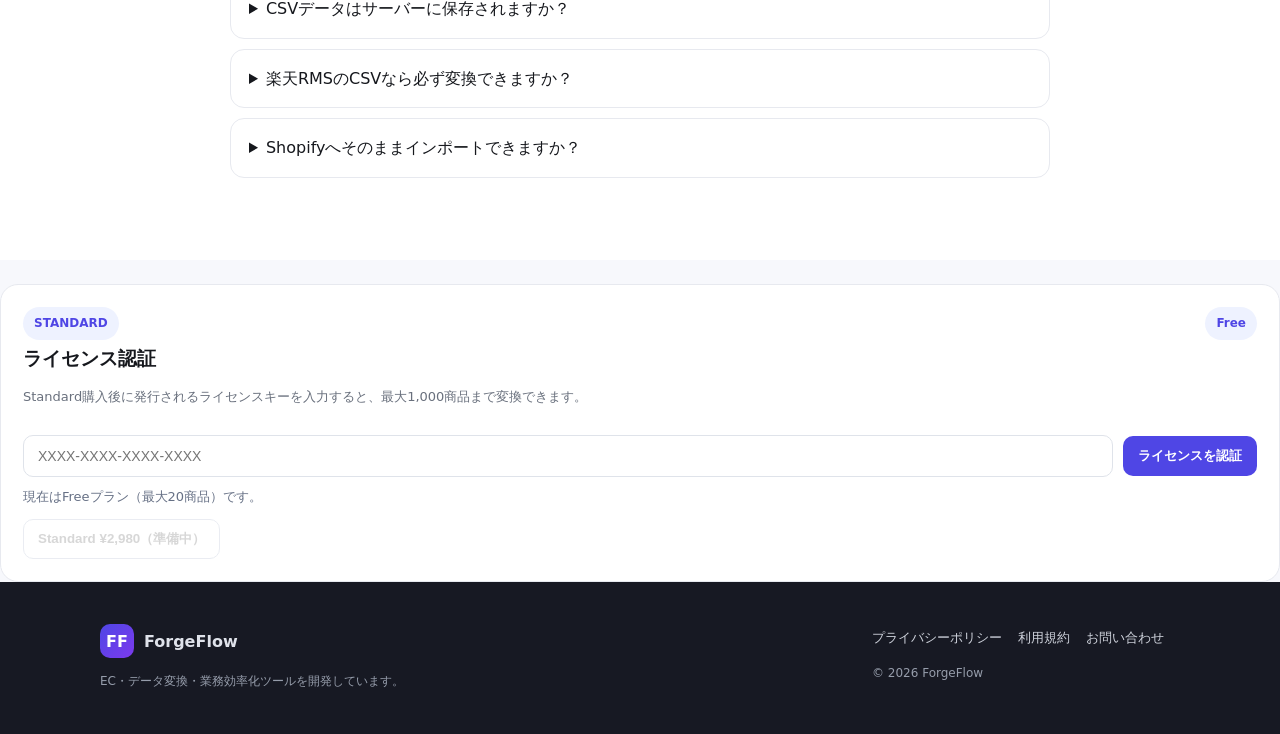
==== commit daa6bbe0: "Add files via upload" ====
--- a/index.html
+++ b/index.html
@@ -155,6 +155,35 @@
   </div>
 </section>
 
+
+<section id="licenseCard" class="card license-card">
+  <div class="license-head">
+    <div>
+      <span class="eyebrow">STANDARD</span>
+      <h3>ライセンス認証</h3>
+      <p class="sub">Standard購入後に発行されるライセンスキーを入力すると、最大1,000商品まで変換できます。</p>
+    </div>
+    <span id="planBadge" class="plan-badge free">Free</span>
+  </div>
+
+  <div id="licenseFreeState">
+    <div class="license-row">
+      <input id="licenseKeyInput" type="text" autocomplete="off" placeholder="XXXX-XXXX-XXXX-XXXX">
+      <button id="activateLicenseBtn" class="primary" type="button">ライセンスを認証</button>
+    </div>
+    <p id="licenseMessage" class="license-message">現在はFreeプラン（最大20商品）です。</p>
+    <button id="buyStandardBtn" class="secondary" type="button" disabled>Standard ¥2,980（準備中）</button>
+  </div>
+
+  <div id="licenseStandardState" class="hidden">
+    <div class="notice ok">
+      Standardが有効です。最大1,000商品まで変換できます。
+      <span id="licenseExpiryText"></span>
+    </div>
+    <button id="deactivateLicenseBtn" class="secondary" type="button">この端末の認証を解除</button>
+  </div>
+</section>
+
 <footer>
   <div class="container footerGrid">
     <div><div class="logo"><span class="logoMark">FF</span><span>ForgeFlow</span></div><div class="small">EC・データ変換・業務効率化ツールを開発しています。</div></div>
@@ -165,6 +194,7 @@
 <script src="js/parser.js"></script>
 <script src="js/converter.js"></script>
 <script src="js/ui.js"></script>
+<script src="js/license.js"></script>
 <script src="js/app.js"></script>
 </body>
 </html>
--- a/css/style.css
+++ b/css/style.css
@@ -18,3 +18,15 @@
 #reviewCard .primary{font-size:14px;padding:12px 16px}
 
 .priceNote{font-size:13px;color:#69707d;margin-top:-4px}.upgradeBtn{width:100%;margin-top:8px;background:#eef0f5;color:#69707d;border:1px solid #e1e4eb;cursor:not-allowed}
+
+.license-card{margin-top:24px}
+.license-head{display:flex;justify-content:space-between;align-items:flex-start;gap:16px}
+.license-head h3{margin:4px 0 6px}
+.license-row{display:flex;gap:10px;align-items:center;margin-top:14px;flex-wrap:wrap}
+.license-row input{flex:1;min-width:260px;padding:12px 14px;border:1px solid #dfe3ea;border-radius:10px;font-size:14px}
+.license-message{margin:10px 0 12px;color:#667085;font-size:13px}
+.plan-badge{display:inline-flex;align-items:center;justify-content:center;border-radius:999px;padding:7px 11px;font-size:12px;font-weight:800}
+.plan-badge.free{background:#eef2ff;color:#4f46e5}
+.plan-badge.standard{background:#eaf8f2;color:#176a4b}
+.secondary{border:1px solid #d9dee8;background:#fff;border-radius:10px;padding:10px 14px;font-weight:700;cursor:pointer}
+.secondary:disabled{opacity:.55;cursor:not-allowed}
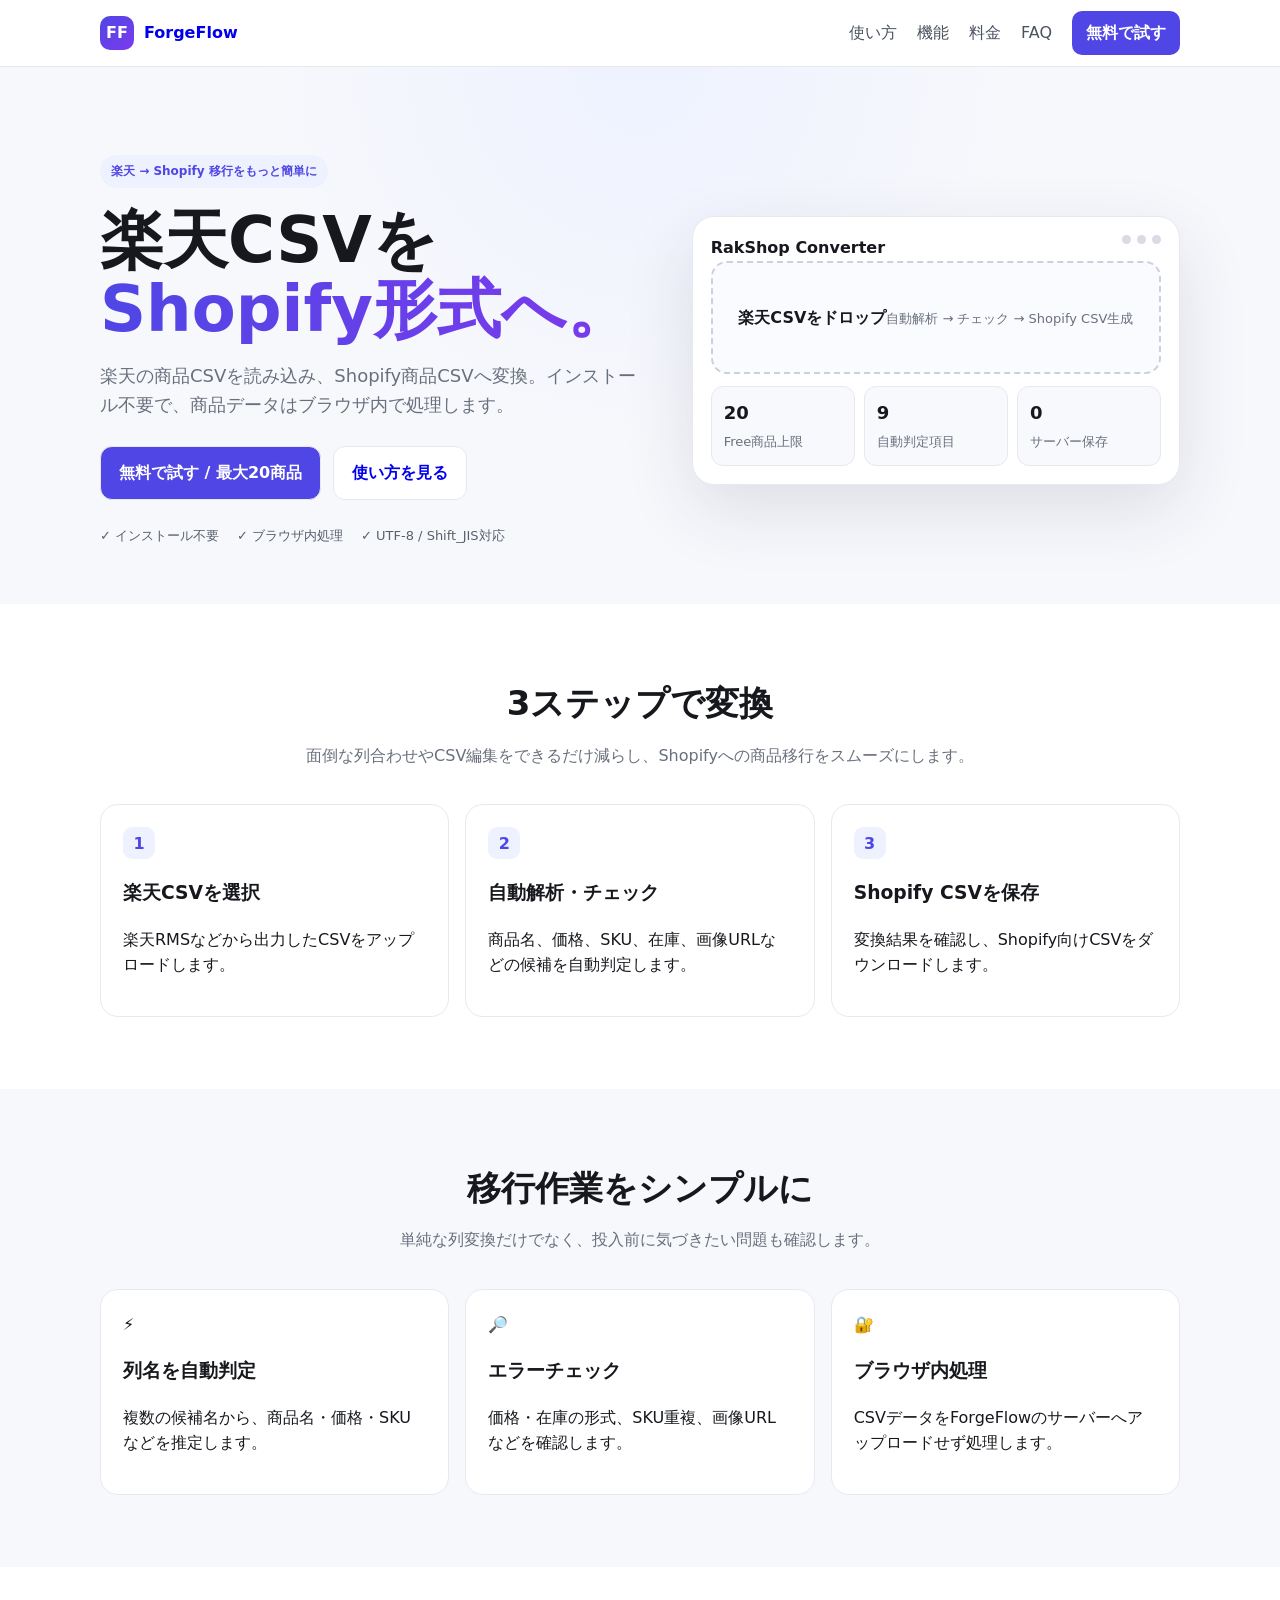
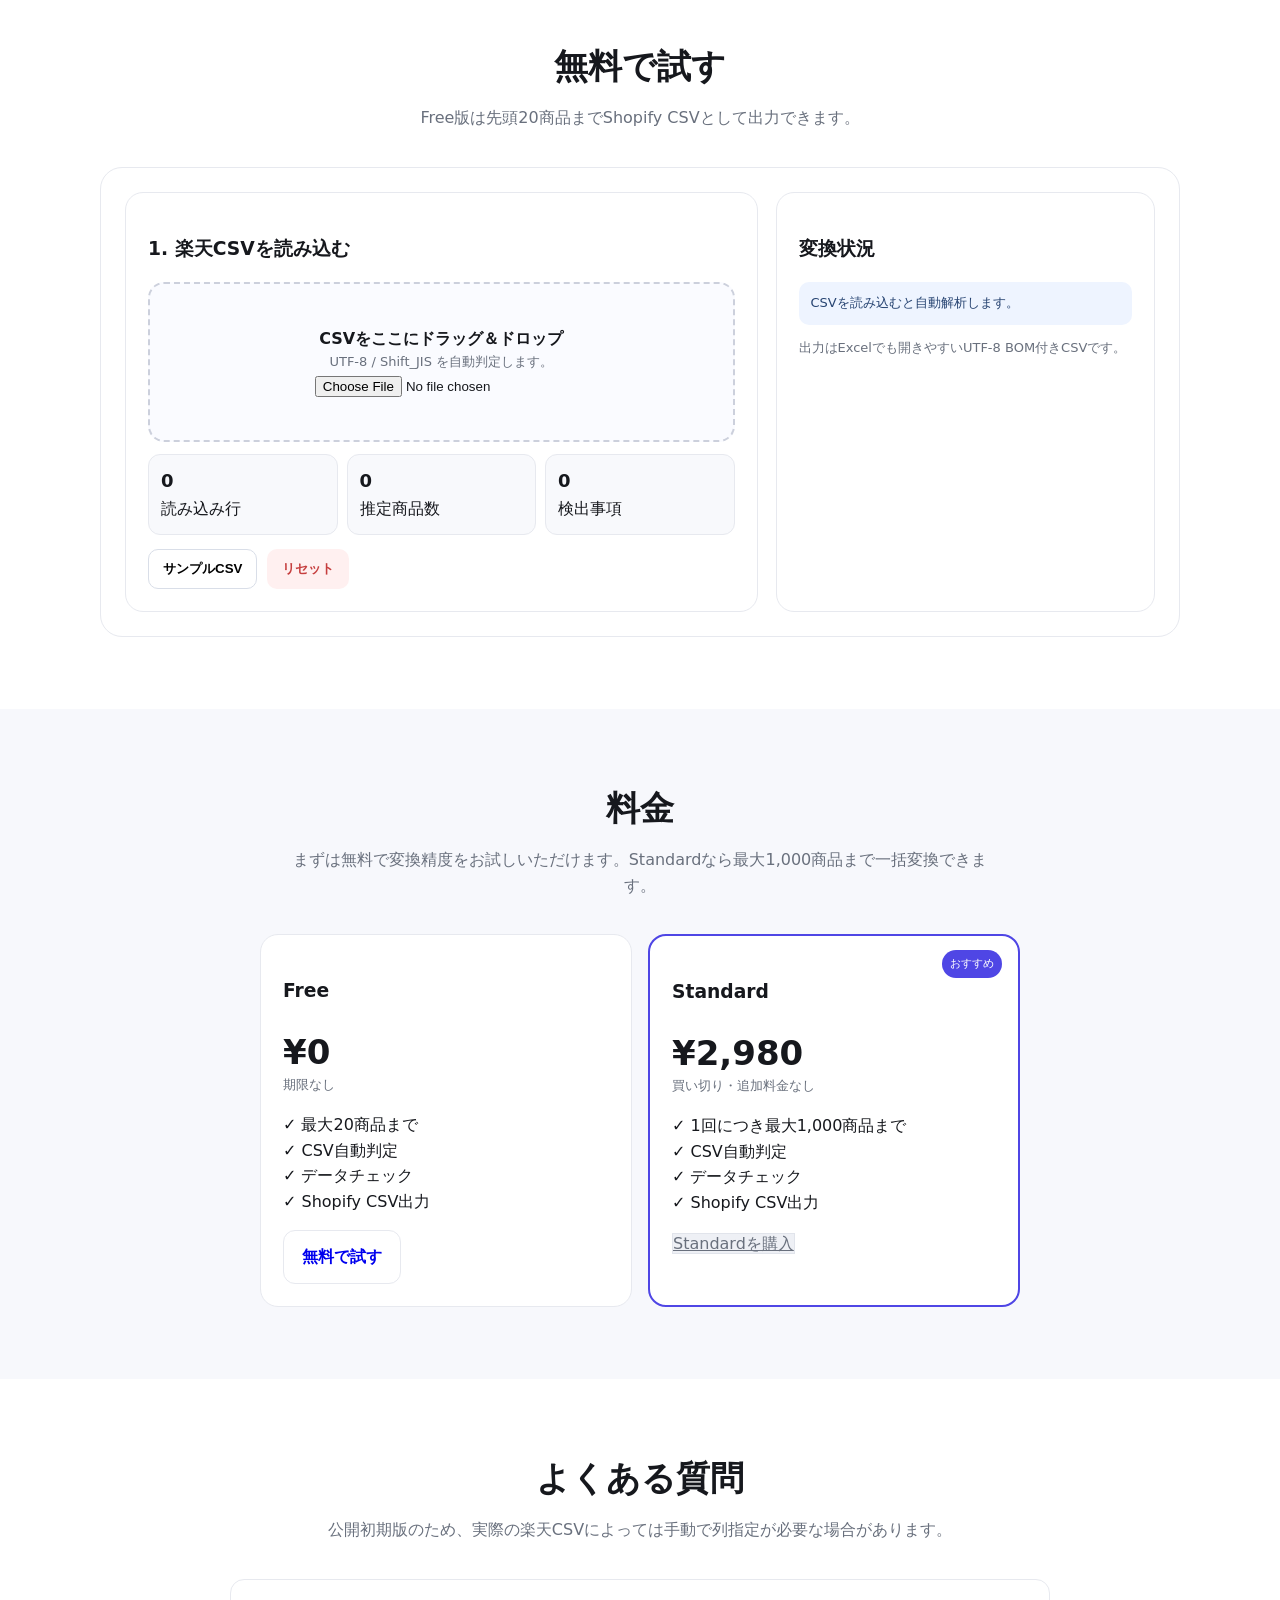
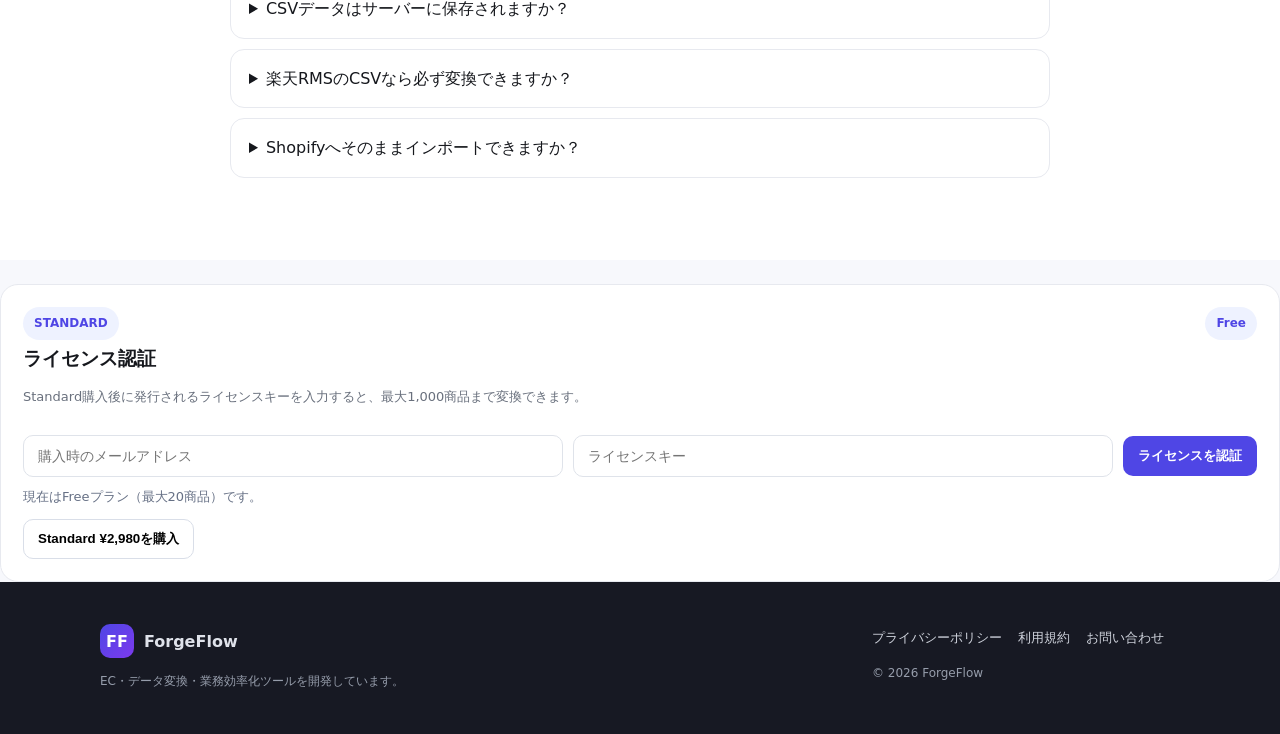
==== commit 88ceed4f: "Add files via upload" ====
--- a/index.html
+++ b/index.html
@@ -139,7 +139,7 @@
     <div class="center"><h2>料金</h2><p class="lead">まずは無料で変換精度をお試しいただけます。Standardなら最大1,000商品まで一括変換できます。</p></div>
     <div class="pricing">
       <div class="priceCard"><h3>Free</h3><div class="price">¥0</div><div class="priceNote">期限なし</div><ul class="checks"><li>✓ 最大20商品まで</li><li>✓ CSV自動判定</li><li>✓ データチェック</li><li>✓ Shopify CSV出力</li></ul><a class="btn btnSecondary" href="#converter">無料で試す</a></div>
-      <div class="priceCard reco"><span class="ribbon">準備中</span><h3>Standard</h3><div class="price">¥2,980</div><div class="priceNote">30日間</div><ul class="checks"><li>✓ 最大1,000商品まで</li><li>✓ CSV自動判定</li><li>✓ データチェック</li><li>✓ Shopify CSV出力</li></ul><button class="upgradeBtn" type="button" disabled>現在準備中</button></div>
+      <div class="priceCard reco"><span class="ribbon">おすすめ</span><h3>Standard</h3><div class="price">¥2,980</div><div class="priceNote">買い切り・追加料金なし</div><ul class="checks"><li>✓ 1回につき最大1,000商品まで</li><li>✓ CSV自動判定</li><li>✓ データチェック</li><li>✓ Shopify CSV出力</li></ul><a id="pricingBuyStandardBtn" class="upgradeBtn" href="#licenseCard">Standardを購入</a></div>
     </div>
   </div>
 </section>
@@ -168,17 +168,17 @@
 
   <div id="licenseFreeState">
     <div class="license-row">
-      <input id="licenseKeyInput" type="text" autocomplete="off" placeholder="XXXX-XXXX-XXXX-XXXX">
+      <input id="licenseEmailInput" type="email" autocomplete="email" placeholder="購入時のメールアドレス">
+      <input id="licenseKeyInput" type="text" autocomplete="off" placeholder="ライセンスキー">
       <button id="activateLicenseBtn" class="primary" type="button">ライセンスを認証</button>
     </div>
     <p id="licenseMessage" class="license-message">現在はFreeプラン（最大20商品）です。</p>
-    <button id="buyStandardBtn" class="secondary" type="button" disabled>Standard ¥2,980（準備中）</button>
+    <button id="buyStandardBtn" class="secondary" type="button">Standard ¥2,980を購入</button>
   </div>
 
   <div id="licenseStandardState" class="hidden">
     <div class="notice ok">
-      Standardが有効です。最大1,000商品まで変換できます。
-      <span id="licenseExpiryText"></span>
+      Standardが有効です。1回につき最大1,000商品まで変換できます。
     </div>
     <button id="deactivateLicenseBtn" class="secondary" type="button">この端末の認証を解除</button>
   </div>
@@ -194,6 +194,7 @@
 <script src="js/parser.js"></script>
 <script src="js/converter.js"></script>
 <script src="js/ui.js"></script>
+<script src="js/config.js"></script>
 <script src="js/license.js"></script>
 <script src="js/app.js"></script>
 </body>
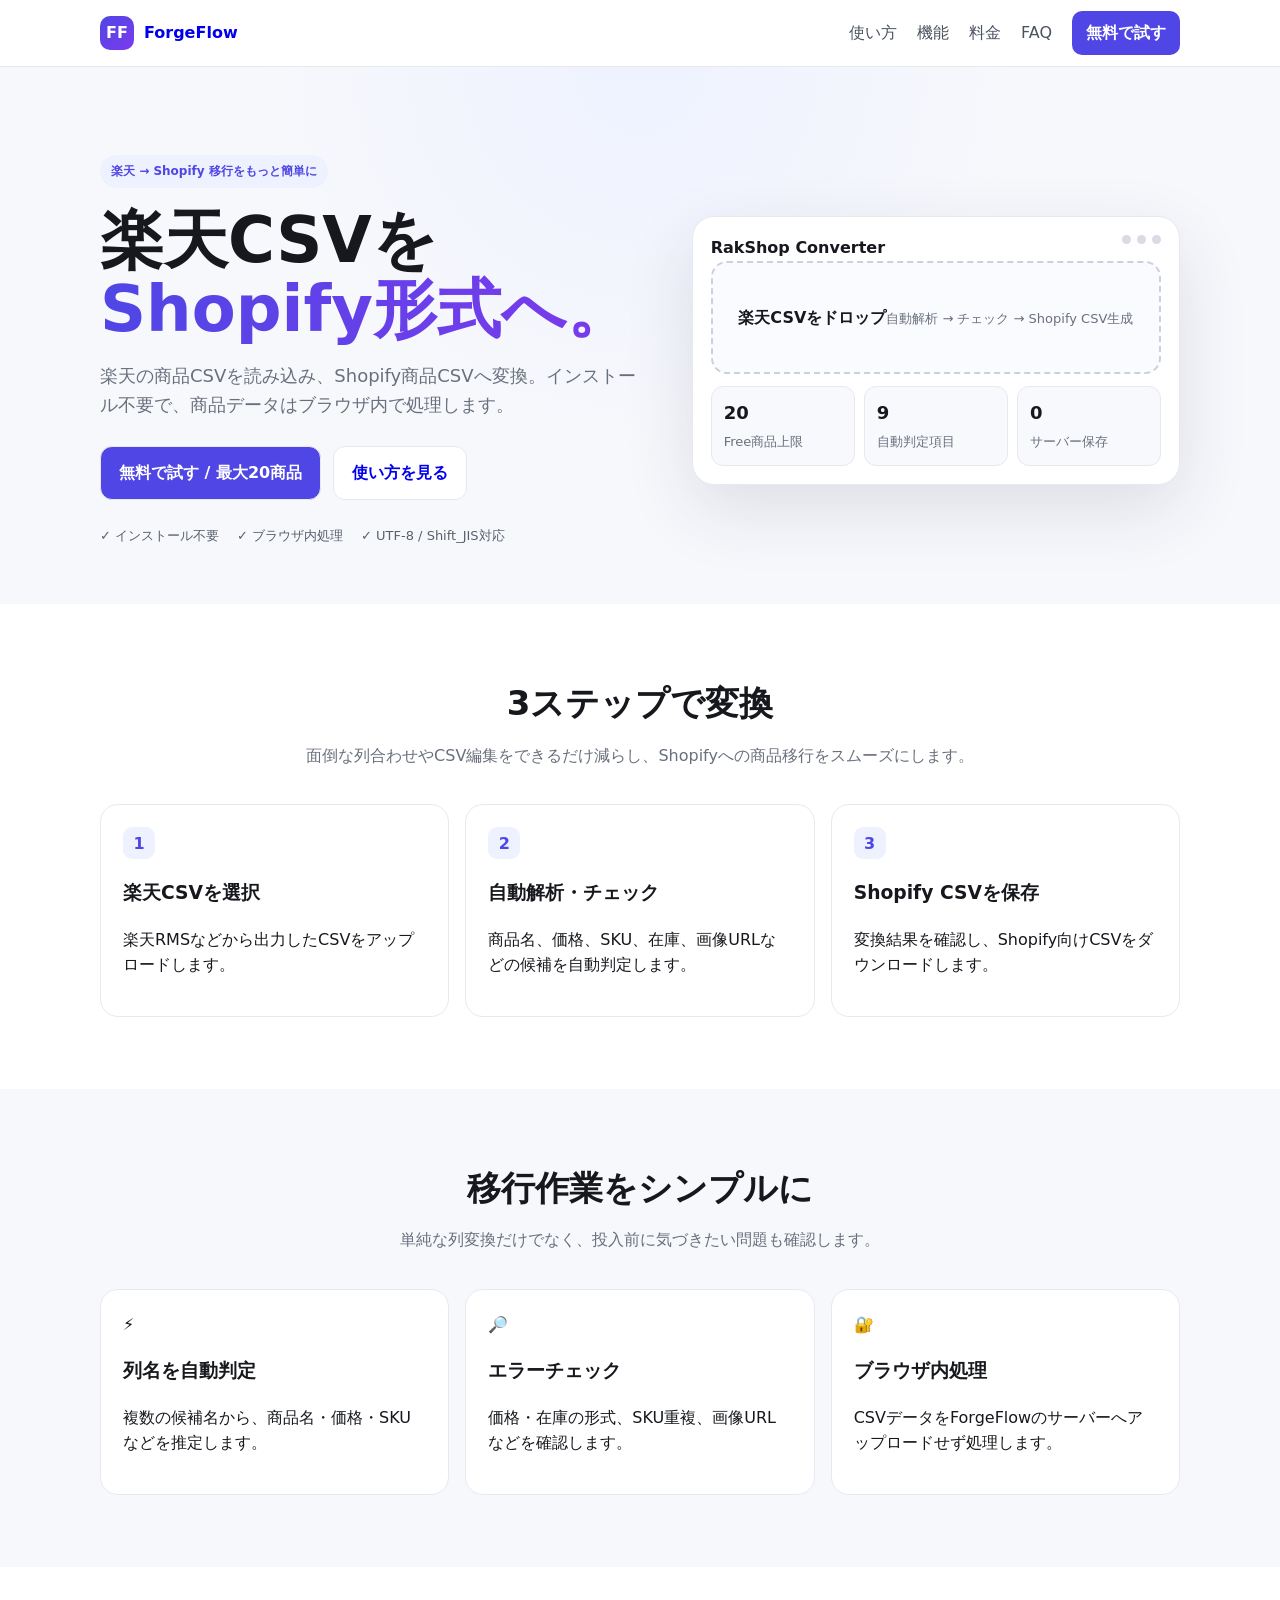
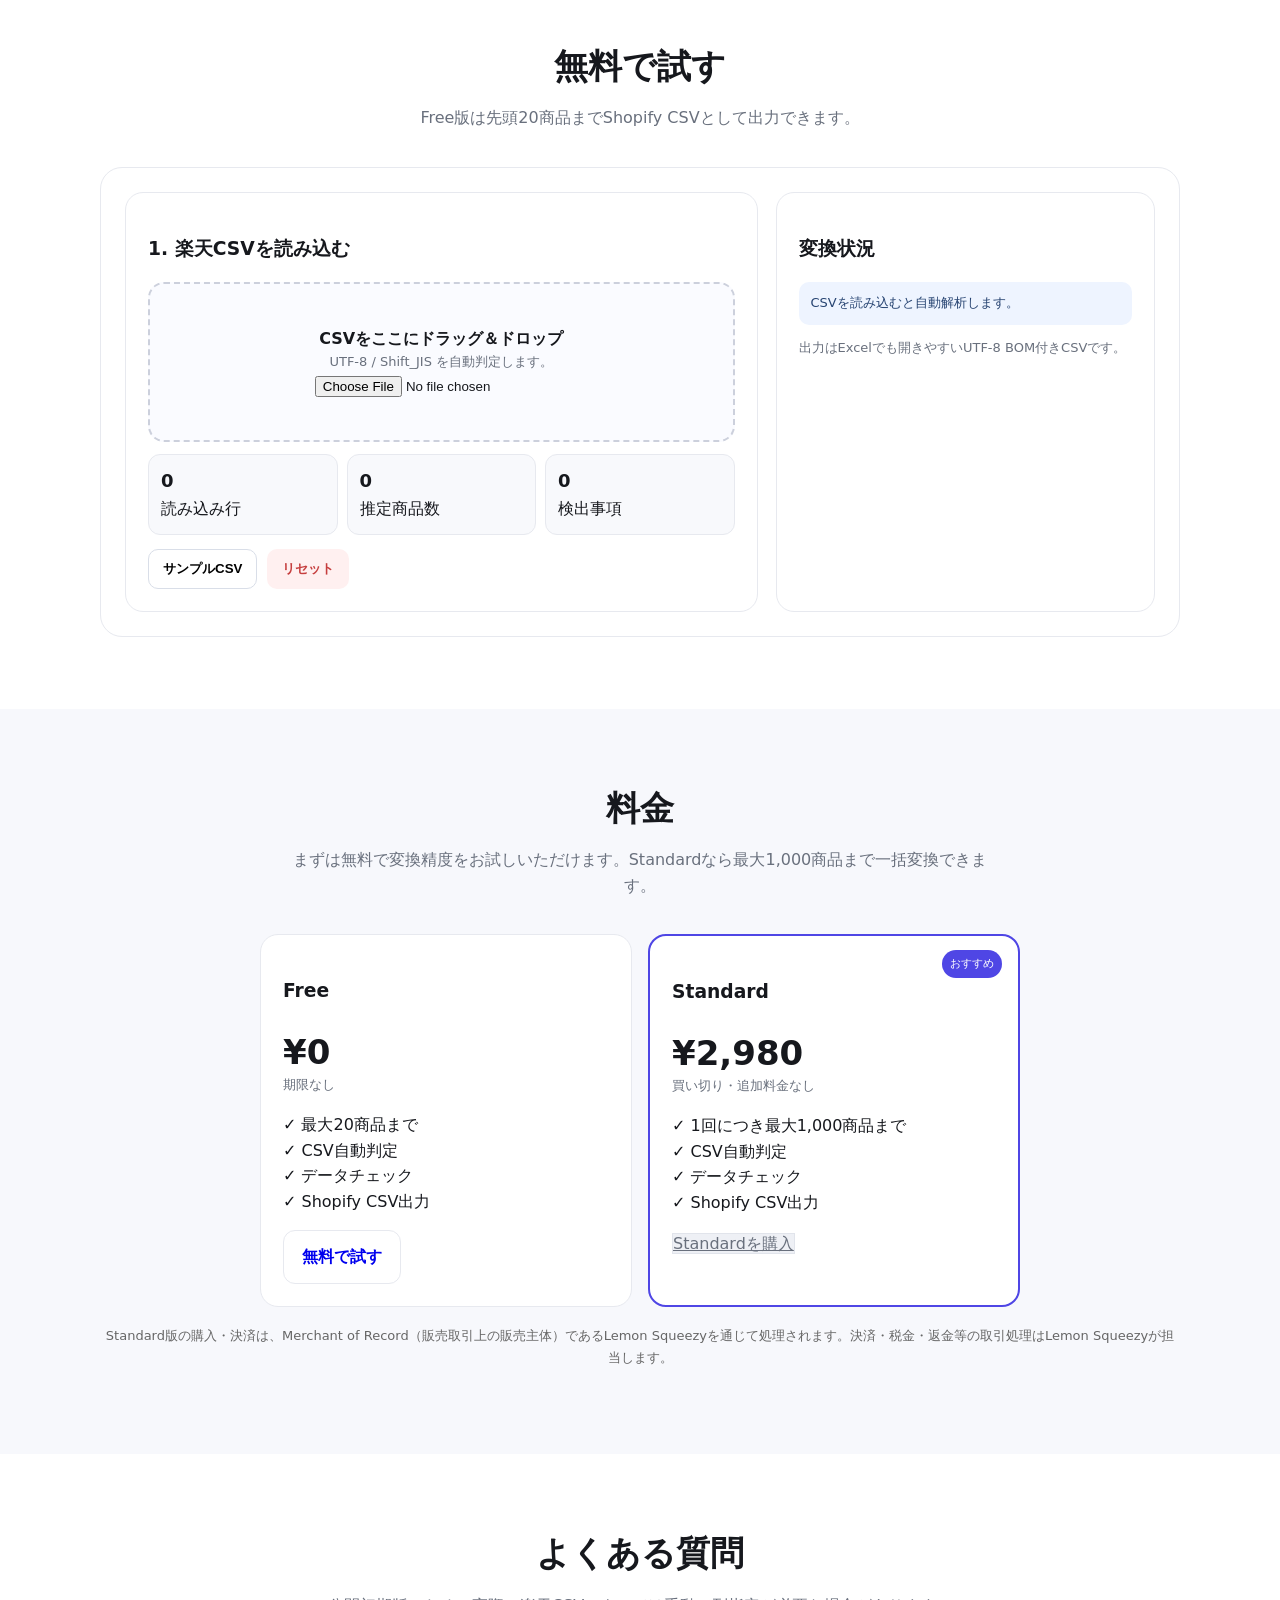
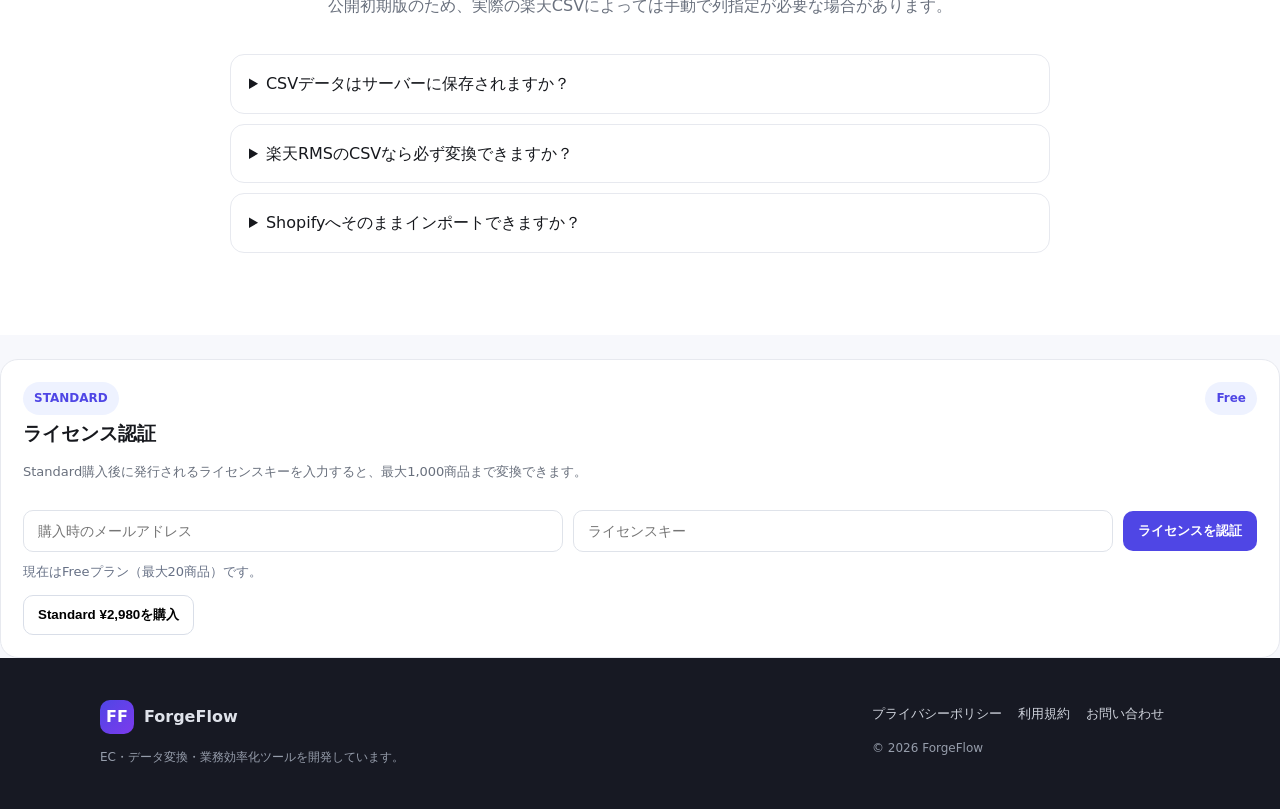
==== commit 87618e95: "Add files via upload" ====
--- a/index.html
+++ b/index.html
@@ -141,6 +141,7 @@
       <div class="priceCard"><h3>Free</h3><div class="price">¥0</div><div class="priceNote">期限なし</div><ul class="checks"><li>✓ 最大20商品まで</li><li>✓ CSV自動判定</li><li>✓ データチェック</li><li>✓ Shopify CSV出力</li></ul><a class="btn btnSecondary" href="#converter">無料で試す</a></div>
       <div class="priceCard reco"><span class="ribbon">おすすめ</span><h3>Standard</h3><div class="price">¥2,980</div><div class="priceNote">買い切り・追加料金なし</div><ul class="checks"><li>✓ 1回につき最大1,000商品まで</li><li>✓ CSV自動判定</li><li>✓ データチェック</li><li>✓ Shopify CSV出力</li></ul><a id="pricingBuyStandardBtn" class="upgradeBtn" href="#licenseCard">Standardを購入</a></div>
     </div>
+    <p style="margin-top:18px;text-align:center;font-size:13px;color:#666;line-height:1.7">Standard版の購入・決済は、Merchant of Record（販売取引上の販売主体）であるLemon Squeezyを通じて処理されます。決済・税金・返金等の取引処理はLemon Squeezyが担当します。</p>
   </div>
 </section>
 
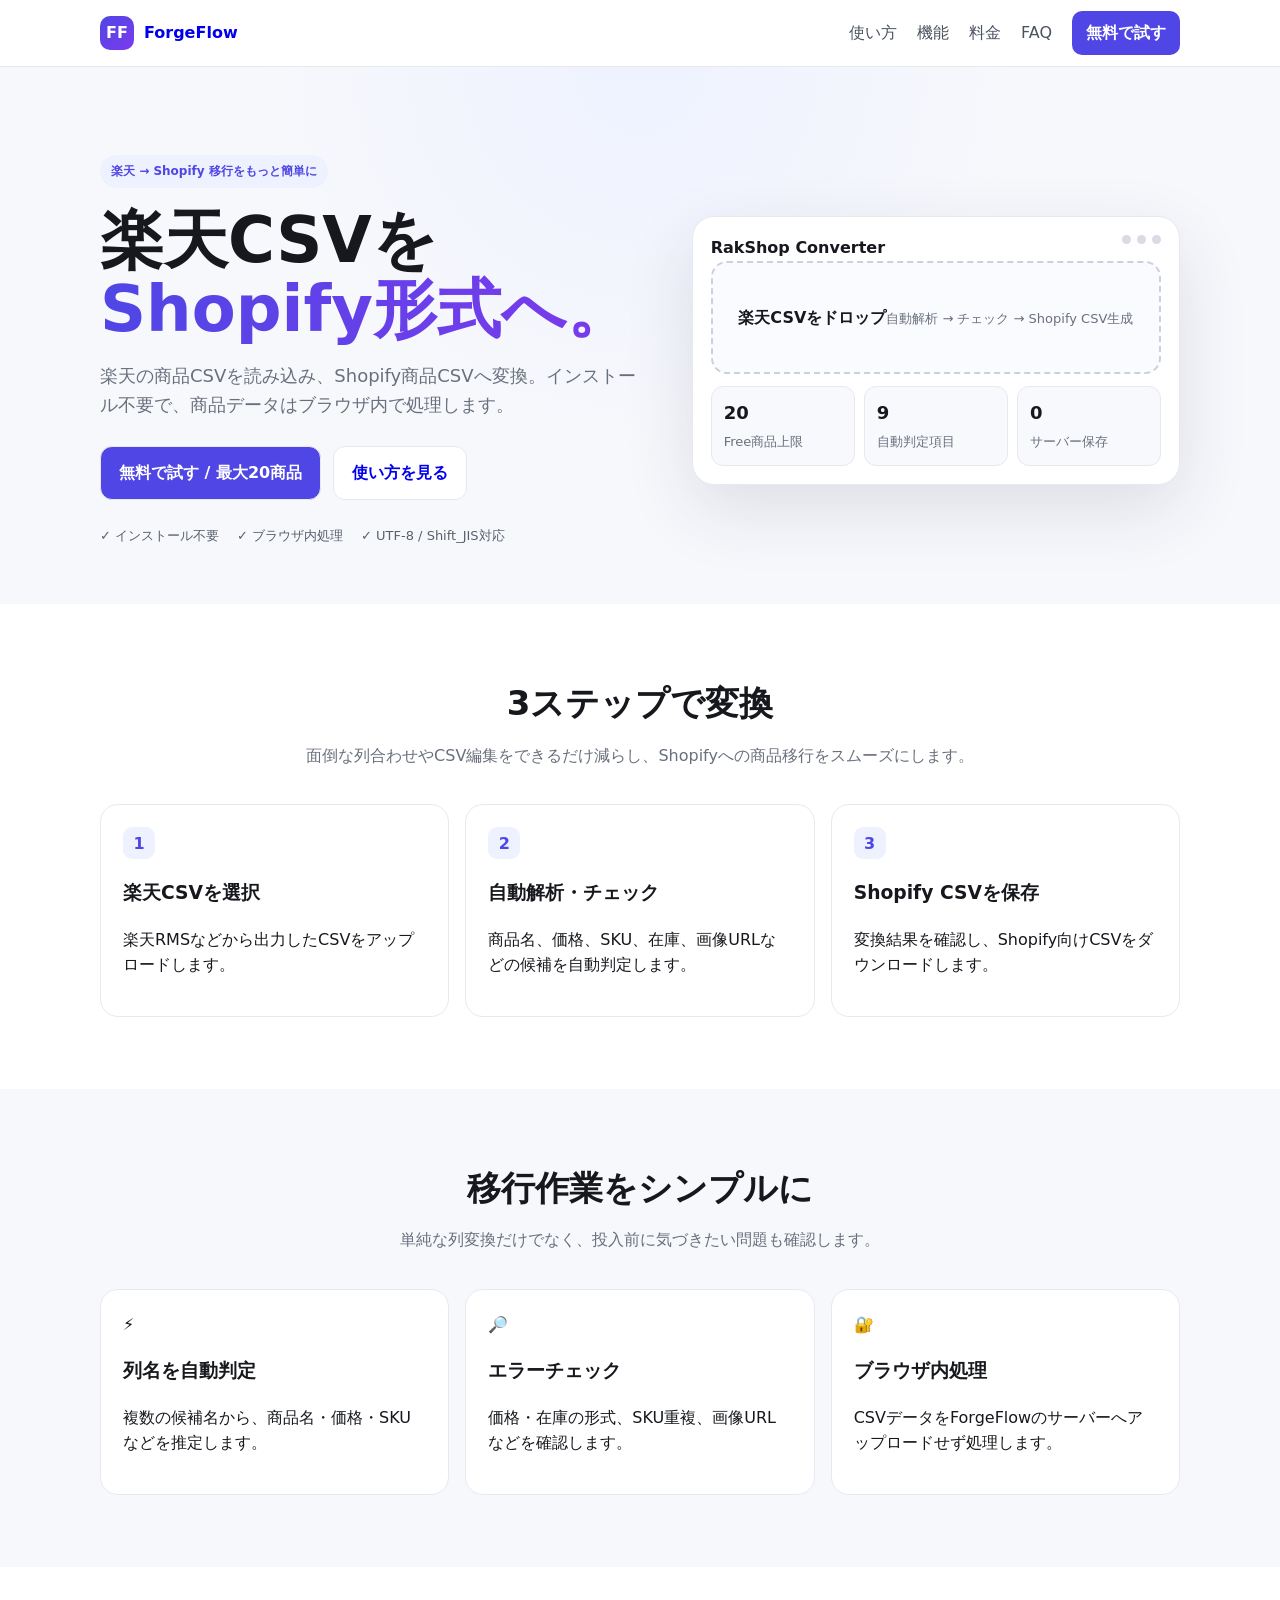
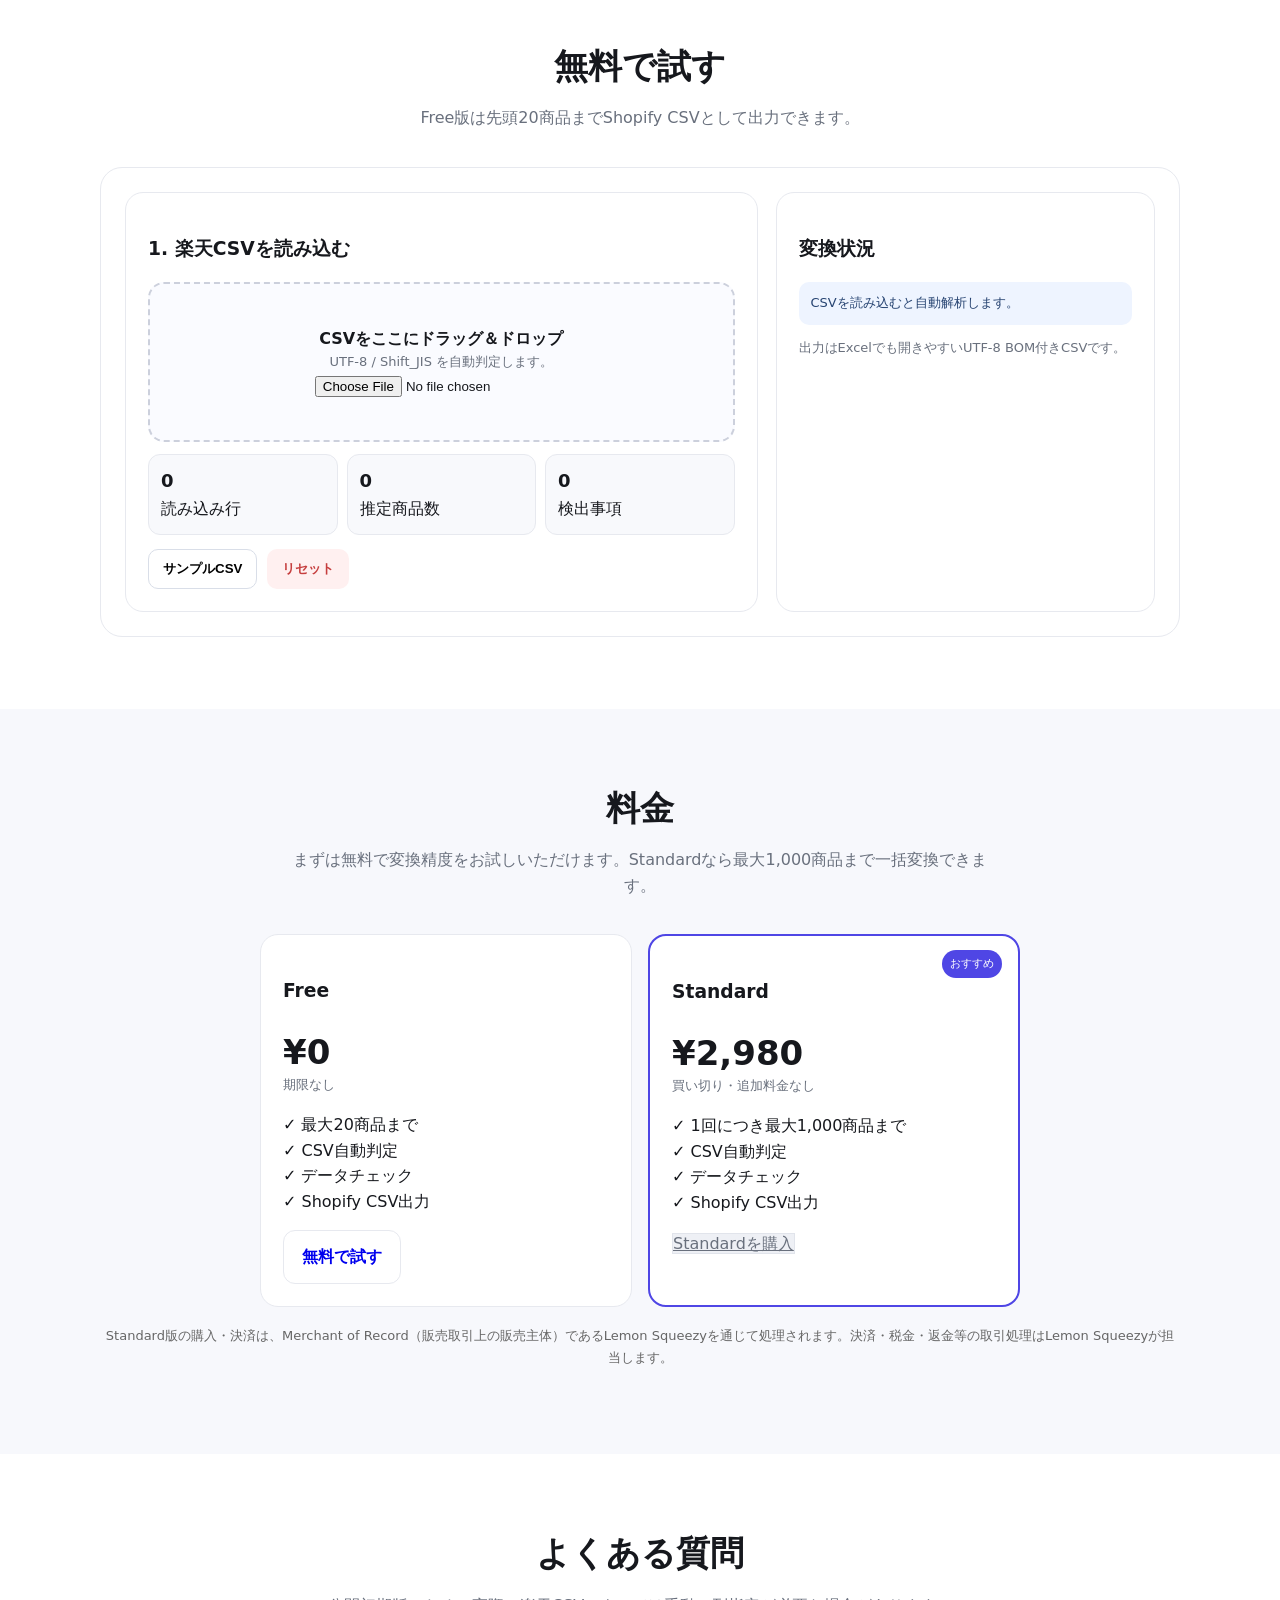
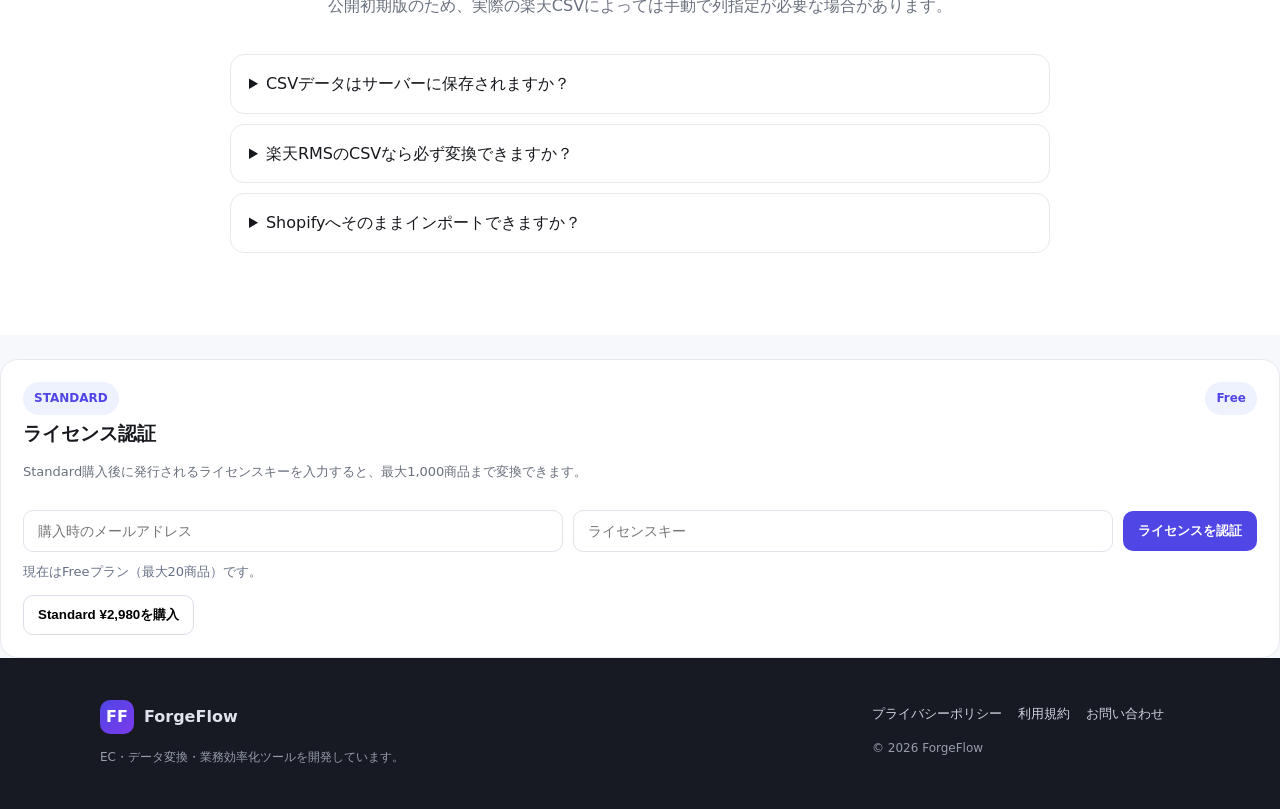
==== commit 9d67f3a4: "Add files via upload" ====
--- a/index.html
+++ b/index.html
@@ -1,6 +1,14 @@
 <!doctype html>
 <html lang="ja">
 <head>
+  <!-- Google tag (gtag.js) -->
+  <script async src="https://www.googletagmanager.com/gtag/js?id=G-BM155CWDQR"></script>
+  <script>
+    window.dataLayer = window.dataLayer || [];
+    function gtag(){dataLayer.push(arguments);}
+    gtag('js', new Date());
+    gtag('config', 'G-BM155CWDQR');
+  </script>
   <meta charset="utf-8">
   <meta name="viewport" content="width=device-width,initial-scale=1">
   <title>楽天CSVをShopify CSVへ変換 | ForgeFlow</title>
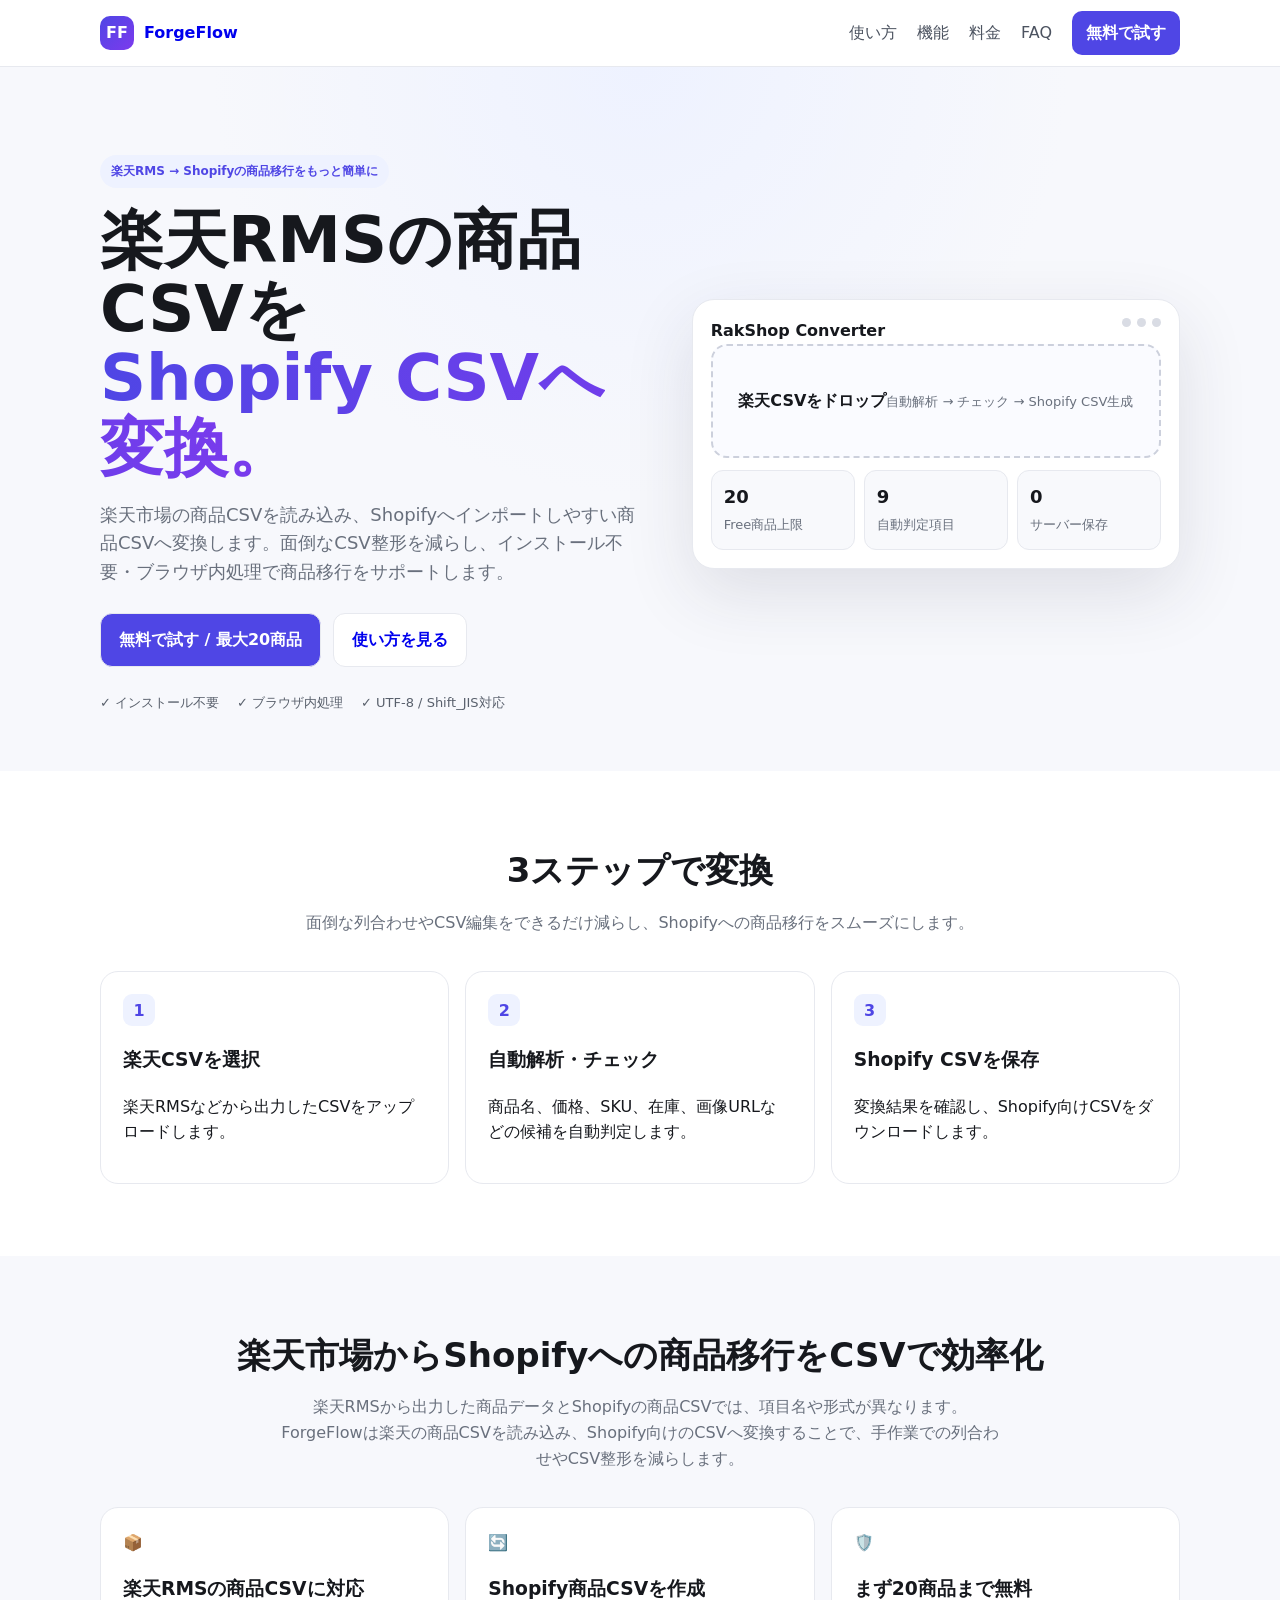
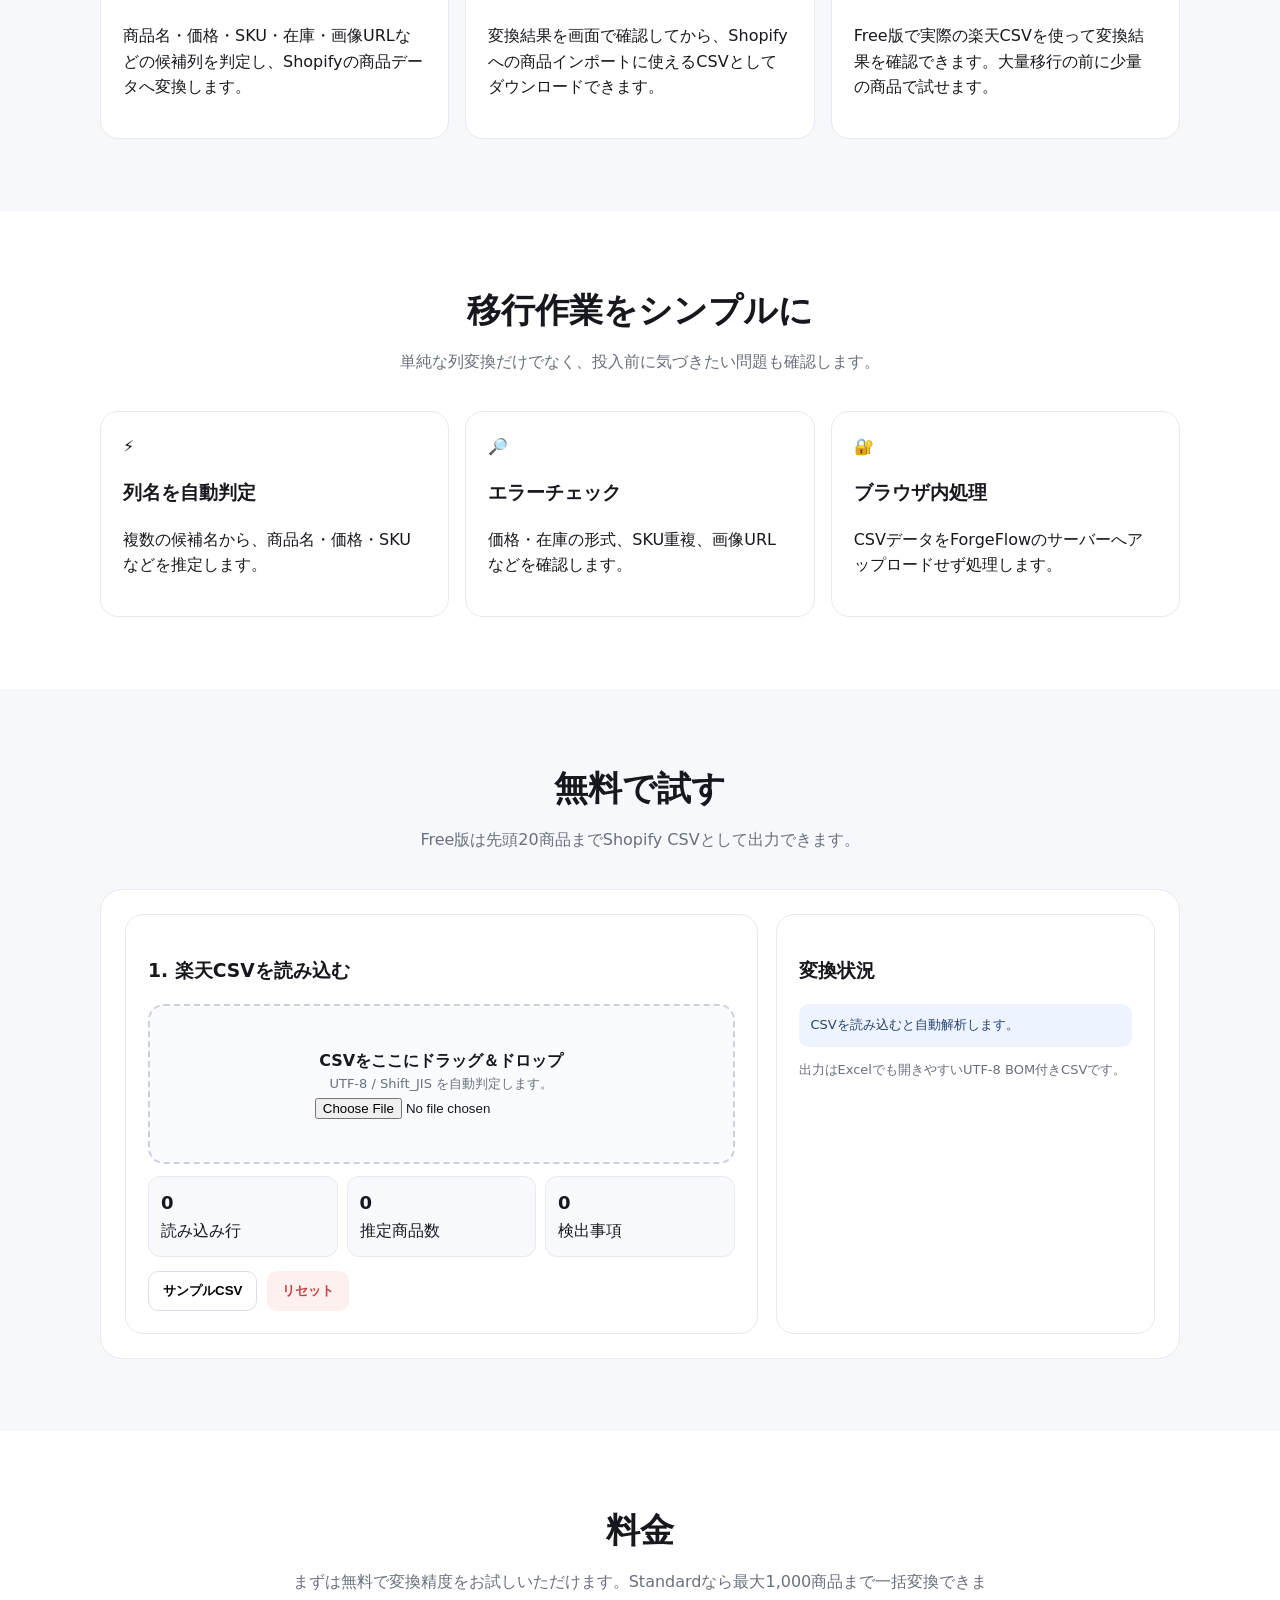
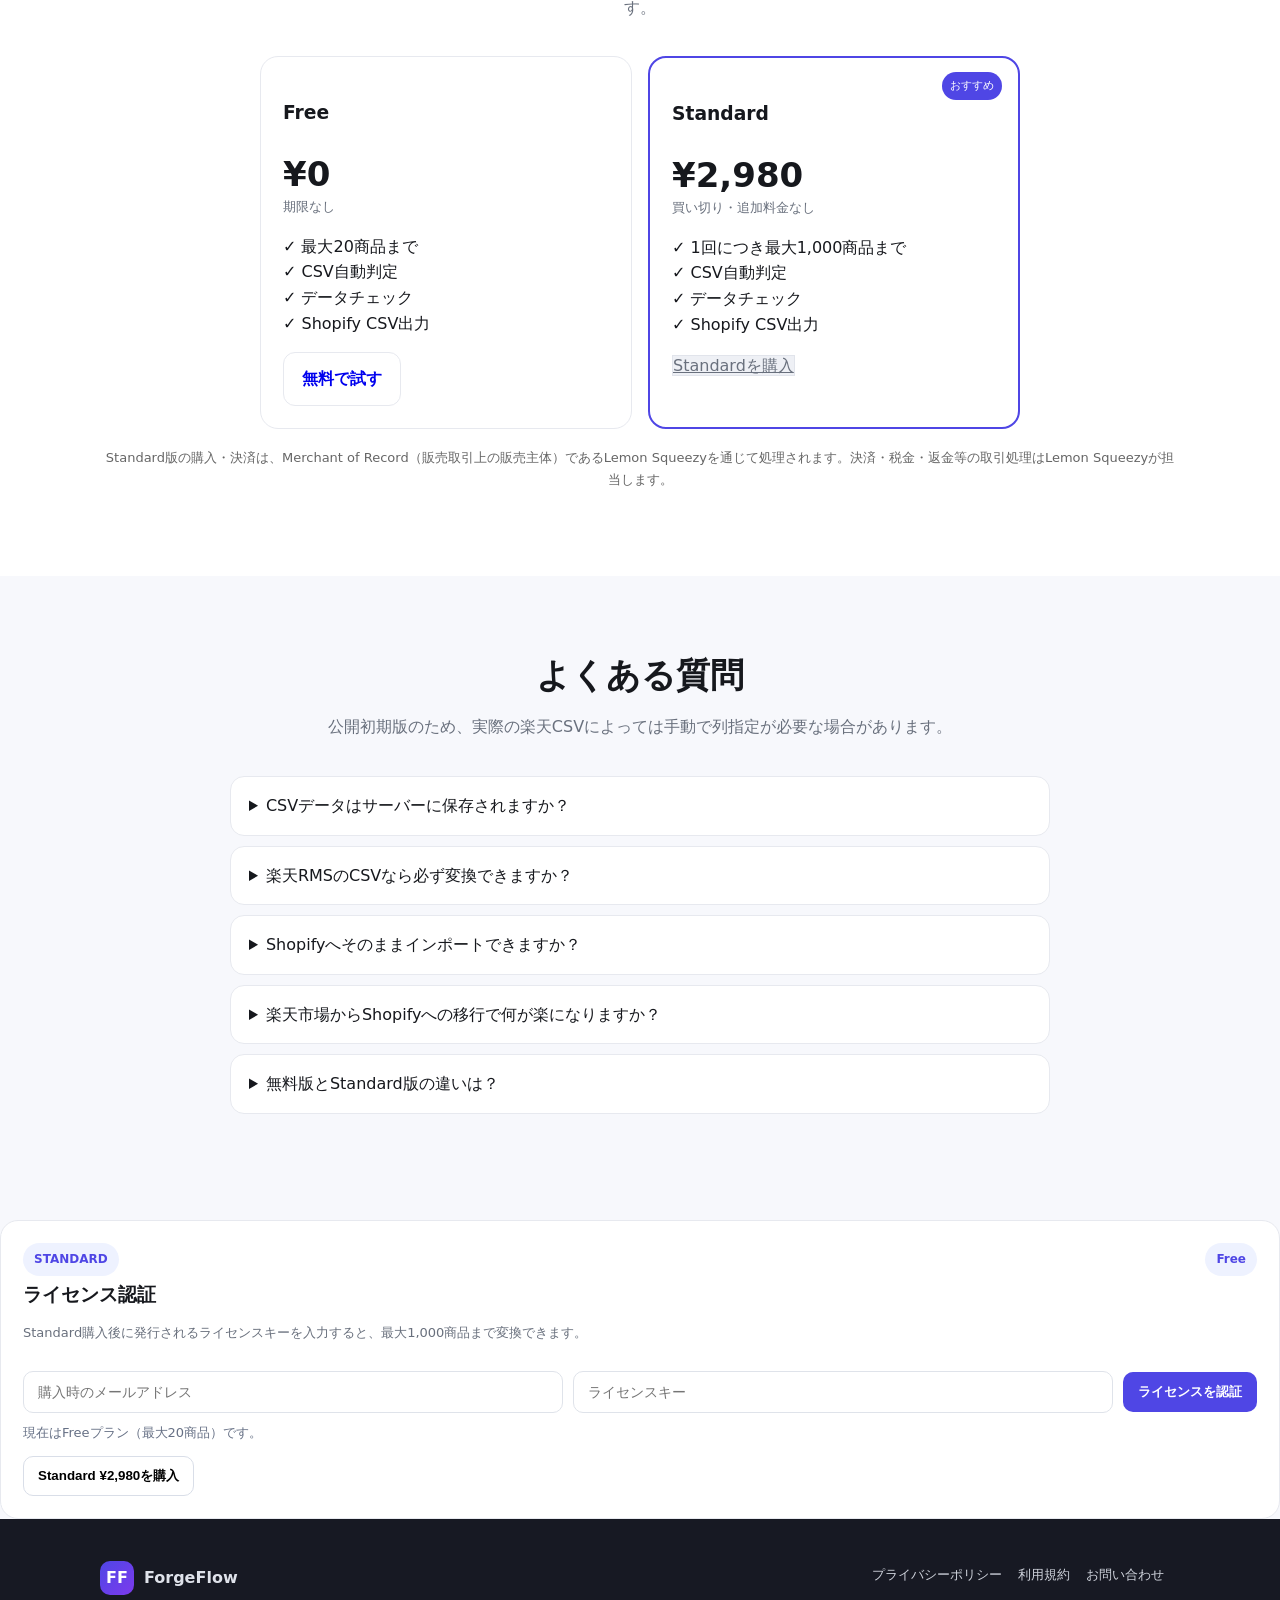
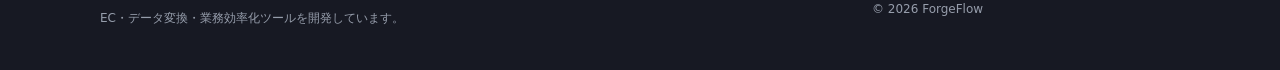
==== commit 6e83a517: "Add files via upload" ====
--- a/index.html
+++ b/index.html
@@ -11,9 +11,15 @@
   </script>
   <meta charset="utf-8">
   <meta name="viewport" content="width=device-width,initial-scale=1">
-  <title>楽天CSVをShopify CSVへ変換 | ForgeFlow</title>
-  <!-- ForgeFlow RakShop Converter v3.8.0 SALES READY -->
-  <meta name="description" content="楽天の商品CSVをShopify形式へかんたん変換。インストール不要、ブラウザ内処理。Free版は最大20商品まで無料で試せます。">
+  <title>楽天RMSの商品CSVをShopify CSVへ変換 | ForgeFlow</title>
+  <!-- ForgeFlow RakShop Converter v3.9.2 SEO -->
+  <meta name="description" content="楽天RMSの商品CSVをShopify商品CSVへ変換。楽天市場からShopifyへの商品移行に必要なCSV整形をブラウザ上で簡単に。インストール不要、最大20商品まで無料で試せます。">
+  <meta name="robots" content="index,follow">
+  <link rel="canonical" href="https://forgeflowtools.com/">
+  <meta property="og:type" content="website">
+  <meta property="og:title" content="楽天RMSの商品CSVをShopify CSVへ変換 | ForgeFlow">
+  <meta property="og:description" content="楽天市場の商品CSVをShopify向けCSVへ。ブラウザ内で変換でき、最大20商品まで無料で試せます。">
+  <meta property="og:url" content="https://forgeflowtools.com/">
   <link rel="stylesheet" href="css/style.css">
 </head>
 <body>
@@ -30,9 +36,9 @@
 <header class="hero">
   <div class="container heroGrid">
     <div>
-      <span class="eyebrow">楽天 → Shopify 移行をもっと簡単に</span>
-      <h1>楽天CSVを<br><span class="grad">Shopify形式へ。</span></h1>
-      <p>楽天の商品CSVを読み込み、Shopify商品CSVへ変換。インストール不要で、商品データはブラウザ内で処理します。</p>
+      <span class="eyebrow">楽天RMS → Shopifyの商品移行をもっと簡単に</span>
+      <h1>楽天RMSの商品CSVを<br><span class="grad">Shopify CSVへ変換。</span></h1>
+      <p>楽天市場の商品CSVを読み込み、Shopifyへインポートしやすい商品CSVへ変換します。面倒なCSV整形を減らし、インストール不要・ブラウザ内処理で商品移行をサポートします。</p>
       <div class="ctas">
         <a class="btn btnPrimary" href="#converter">無料で試す / 最大20商品</a>
         <a class="btn btnSecondary" href="#how">使い方を見る</a>
@@ -58,7 +64,18 @@
   </div>
 </section>
 
-<section class="section" id="features">
+<section class="section" id="migration">
+  <div class="container">
+    <div class="center"><h2>楽天市場からShopifyへの商品移行をCSVで効率化</h2><p class="lead">楽天RMSから出力した商品データとShopifyの商品CSVでは、項目名や形式が異なります。ForgeFlowは楽天の商品CSVを読み込み、Shopify向けのCSVへ変換することで、手作業での列合わせやCSV整形を減らします。</p></div>
+    <div class="features">
+      <div class="feature"><span class="icon">📦</span><h3>楽天RMSの商品CSVに対応</h3><p>商品名・価格・SKU・在庫・画像URLなどの候補列を判定し、Shopifyの商品データへ変換します。</p></div>
+      <div class="feature"><span class="icon">🔄</span><h3>Shopify商品CSVを作成</h3><p>変換結果を画面で確認してから、Shopifyへの商品インポートに使えるCSVとしてダウンロードできます。</p></div>
+      <div class="feature"><span class="icon">🛡️</span><h3>まず20商品まで無料</h3><p>Free版で実際の楽天CSVを使って変換結果を確認できます。大量移行の前に少量の商品で試せます。</p></div>
+    </div>
+  </div>
+</section>
+
+<section class="section alt" id="features">
   <div class="container">
     <div class="center"><h2>移行作業をシンプルに</h2><p class="lead">単純な列変換だけでなく、投入前に気づきたい問題も確認します。</p></div>
     <div class="features">
@@ -69,7 +86,7 @@
   </div>
 </section>
 
-<section class="section alt" id="converter">
+<section class="section" id="converter">
   <div class="container">
     <div class="center"><h2>無料で試す</h2><p class="lead">Free版は先頭20商品までShopify CSVとして出力できます。</p></div>
     <div class="toolWrap">
@@ -142,7 +159,7 @@
   </div>
 </section>
 
-<section class="section" id="pricing">
+<section class="section alt" id="pricing">
   <div class="container">
     <div class="center"><h2>料金</h2><p class="lead">まずは無料で変換精度をお試しいただけます。Standardなら最大1,000商品まで一括変換できます。</p></div>
     <div class="pricing">
@@ -153,13 +170,15 @@
   </div>
 </section>
 
-<section class="section alt" id="faq">
+<section class="section" id="faq">
   <div class="container">
     <div class="center"><h2>よくある質問</h2><p class="lead">公開初期版のため、実際の楽天CSVによっては手動で列指定が必要な場合があります。</p></div>
     <div class="faq">
       <details><summary>CSVデータはサーバーに保存されますか？</summary><p>このバージョンでは変換処理をブラウザ内で行うため、商品CSVをForgeFlowのサーバーへ送信・保存しません。</p></details>
       <details><summary>楽天RMSのCSVなら必ず変換できますか？</summary><p>楽天側の出力形式や店舗設定により列構成が異なる場合があります。自動判定が合わない場合は、画面上で列の対応を変更できます。</p></details>
       <details><summary>Shopifyへそのままインポートできますか？</summary><p>Shopify側の仕様変更やデータ内容によって追加修正が必要になる場合があります。本番商品を大量投入する前に少量でテストしてください。</p></details>
+      <details><summary>楽天市場からShopifyへの移行で何が楽になりますか？</summary><p>楽天RMSの商品CSVをShopify向けの商品CSVへ整形する作業を自動化します。商品名・価格・SKU・在庫・画像URLなどの列を判定し、手作業でのコピーや列合わせを減らせます。</p></details>
+      <details><summary>無料版とStandard版の違いは？</summary><p>Free版は1回につき最大20商品、Standard版は1回につき最大1,000商品まで変換できます。Standard版は¥2,980の買い切りです。</p></details>
     </div>
   </div>
 </section>
